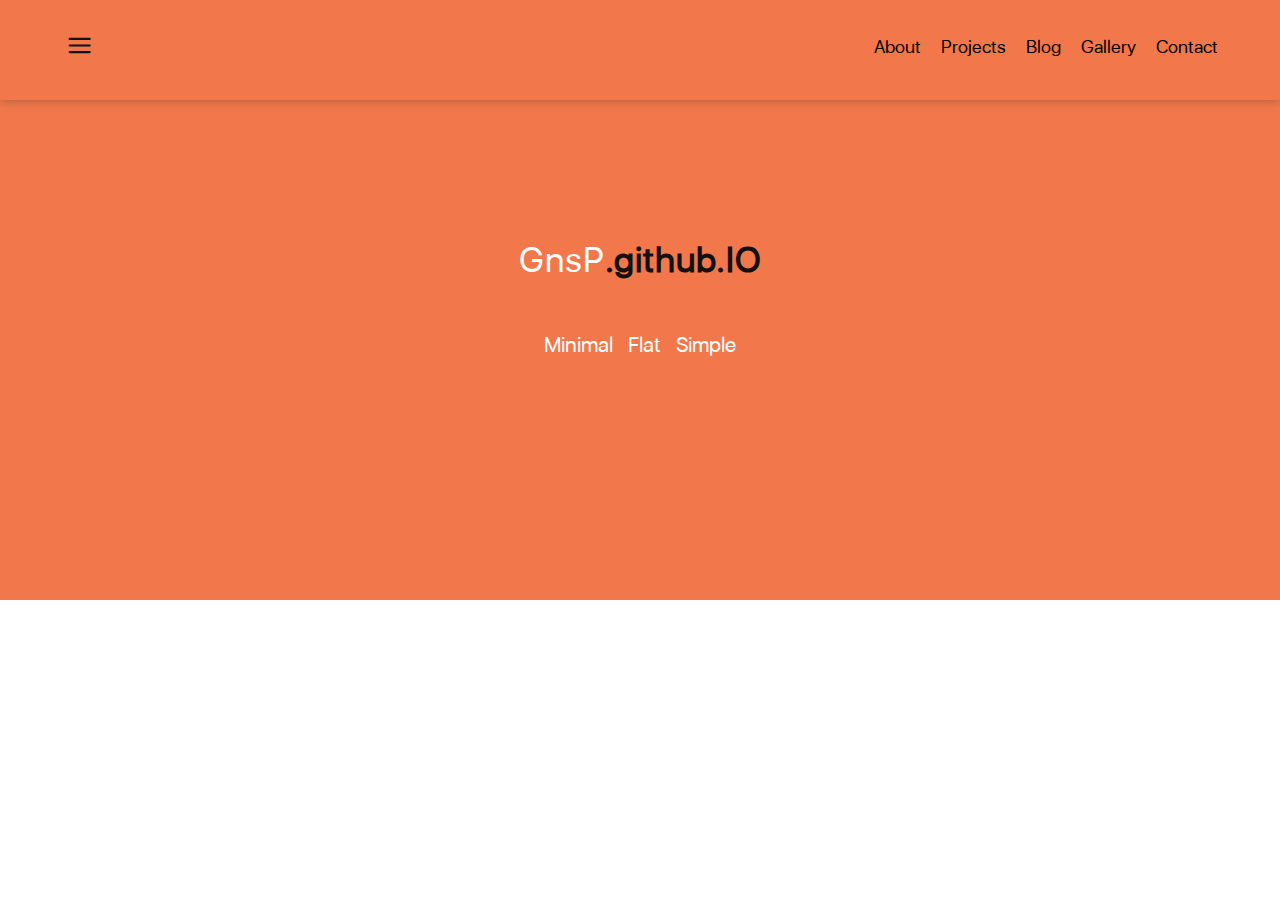
==== index.html @ 0930b566 "redesign flat started" ====
<!DOCTYPE html><html><head><title>Portfolio::GnsP</title><link rel="stylesheet" href="css/picnic.css"><link rel="stylesheet" href="css/grid.css"><link rel="stylesheet" href="css/font.css"><link rel="stylesheet" href="css/icons/style.css"><link rel="stylesheet" href="css/style.css"><script src="bower_components/jquery/dist/jquery.js"></script><script src="bower_components/angular-route/angular-route.js"></script><script src="bower_components/angular/angular.js"></script></head><body><div class="navbar"><div class="row lr-padded-50 shadow-heavy"><div class="col s6 valign-center ht-100"><h1><i class="icon_menu"></i></h1></div><div class="col s6 valign-center flex-right ht-100"><ul class="fr"><li><a href="#!">About</a></li><li><a href="#!">Projects</a></li><li><a href="#!">Blog</a></li><li><a href="#!">Gallery</a></li><li><a href="#!">Contact</a></li></ul></div></div><div class="vertical-spanner-100"></div><div class="row ht-80 lr-padded-50 centered-div"><h1><b style='font-weight:300;color:white'>GnsP</b>.github.IO</h1></div><div class="row ht-50 lr-padded-50 centered-div"> <h3><b style='font-weight:300;color:white'>Minimal &nbsp; Flat &nbsp; Simple</b></h3></div></div></body></html>
---- css/picnic.css ----
/*! normalize.css v3.0.1 | MIT License | git.io/normalize */
/**
 * 1. Set default font family to sans-serif.
 * 2. Prevent iOS text size adjust after orientation change, without disabling
 *    user zoom.
 */
html {
  font-family: sans-serif;
  /* 1 */
  -ms-text-size-adjust: 100%;
  /* 2 */
  -webkit-text-size-adjust: 100%;
  /* 2 */ }

/**
 * Remove default margin.
 */
body {
  margin: 0; }

/* HTML5 display definitions
   ========================================================================== */
/**
 * Correct `block` display not defined for any HTML5 element in IE 8/9.
 * Correct `block` display not defined for `details` or `summary` in IE 10/11 and Firefox.
 * Correct `block` display not defined for `main` in IE 11.
 */
article,
aside,
details,
figcaption,
figure,
footer,
header,
hgroup,
main,
nav,
section,
summary {
  display: block; }

/**
 * 1. Correct `inline-block` display not defined in IE 8/9.
 * 2. Normalize vertical alignment of `progress` in Chrome, Firefox, and Opera.
 */
audio,
canvas,
progress,
video {
  display: inline-block;
  /* 1 */
  vertical-align: baseline;
  /* 2 */ }

/**
 * Prevent modern browsers from displaying `audio` without controls.
 * Remove excess height in iOS 5 devices.
 */
audio:not([controls]) {
  display: none;
  height: 0; }

/**
 * Address `[hidden]` styling not present in IE 8/9/10.
 * Hide the `template` element in IE 8/9/11, Safari, and Firefox < 22.
 */
[hidden],
template {
  display: none; }

/* Links
   ========================================================================== */
/**
 * Remove the gray background color from active links in IE 10.
 */
a {
  background: transparent; }

/**
 * Improve readability when focused and also mouse hovered in all browsers.
 */
a:active,
a:hover {
  outline: 0; }

/* Text-level semantics
   ========================================================================== */
/**
 * Address styling not present in IE 8/9/10/11, Safari, and Chrome.
 */
abbr[title] {
  border-bottom: 1px dotted; }

/**
 * Address style set to `bolder` in Firefox 4+, Safari, and Chrome.
 */
b,
strong {
  font-weight: bold; }

/**
 * Address styling not present in Safari and Chrome.
 */
dfn {
  font-style: italic; }

/**
 * Address variable `h1` font-size and margin within `section` and `article`
 * contexts in Firefox 4+, Safari, and Chrome.
 */
h1 {
  font-size: 2em;
  margin: 0.67em 0; }

/**
 * Address styling not present in IE 8/9.
 */
mark {
  background: #ff0;
  color: #000; }

/**
 * Address inconsistent and variable font size in all browsers.
 */
small {
  font-size: 80%; }

/**
 * Prevent `sub` and `sup` affecting `line-height` in all browsers.
 */
sub,
sup {
  font-size: 75%;
  line-height: 0;
  position: relative;
  vertical-align: baseline; }

sup {
  top: -0.5em; }

sub {
  bottom: -0.25em; }

/* Embedded content
   ========================================================================== */
/**
 * Remove border when inside `a` element in IE 8/9/10.
 */
img {
  border: 0; }

/**
 * Correct overflow not hidden in IE 9/10/11.
 */
svg:not(:root) {
  overflow: hidden; }

/* Grouping content
   ========================================================================== */
/**
 * Address margin not present in IE 8/9 and Safari.
 */
figure {
  margin: 1em 40px; }

/**
 * Address differences between Firefox and other browsers.
 */
hr {
  -moz-box-sizing: content-box;
  box-sizing: content-box;
  height: 0; }

/**
 * Contain overflow in all browsers.
 */
pre {
  overflow: auto; }

/**
 * Address odd `em`-unit font size rendering in all browsers.
 */
code,
kbd,
pre,
samp {
  font-family: monospace, monospace;
  font-size: 1em; }

/* Forms
   ========================================================================== */
/**
 * Known limitation: by default, Chrome and Safari on OS X allow very limited
 * styling of `select`, unless a `border` property is set.
 */
/**
 * 1. Correct color not being inherited.
 *    Known issue: affects color of disabled elements.
 * 2. Correct font properties not being inherited.
 * 3. Address margins set differently in Firefox 4+, Safari, and Chrome.
 */
button,
input,
optgroup,
select,
textarea {
  color: inherit;
  /* 1 */
  font: inherit;
  /* 2 */
  margin: 0;
  /* 3 */ }

/**
 * Address `overflow` set to `hidden` in IE 8/9/10/11.
 */
button {
  overflow: visible; }

/**
 * Address inconsistent `text-transform` inheritance for `button` and `select`.
 * All other form control elements do not inherit `text-transform` values.
 * Correct `button` style inheritance in Firefox, IE 8/9/10/11, and Opera.
 * Correct `select` style inheritance in Firefox.
 */
button,
select {
  text-transform: none; }

/**
 * 1. Avoid the WebKit bug in Android 4.0.* where (2) destroys native `audio`
 *    and `video` controls.
 * 2. Correct inability to style clickable `input` types in iOS.
 * 3. Improve usability and consistency of cursor style between image-type
 *    `input` and others.
 */
button,
html input[type="button"],
input[type="reset"],
input[type="submit"] {
  -webkit-appearance: button;
  /* 2 */
  cursor: pointer;
  /* 3 */ }

/**
 * Re-set default cursor for disabled elements.
 */
button[disabled],
html input[disabled] {
  cursor: default; }

/**
 * Remove inner padding and border in Firefox 4+.
 */
button::-moz-focus-inner,
input::-moz-focus-inner {
  border: 0;
  padding: 0; }

/**
 * Address Firefox 4+ setting `line-height` on `input` using `!important` in
 * the UA stylesheet.
 */
input {
  line-height: normal; }

/**
 * It's recommended that you don't attempt to style these elements.
 * Firefox's implementation doesn't respect box-sizing, padding, or width.
 *
 * 1. Address box sizing set to `content-box` in IE 8/9/10.
 * 2. Remove excess padding in IE 8/9/10.
 */
input[type="checkbox"],
input[type="radio"] {
  box-sizing: border-box;
  /* 1 */
  padding: 0;
  /* 2 */ }

/**
 * Fix the cursor style for Chrome's increment/decrement buttons. For certain
 * `font-size` values of the `input`, it causes the cursor style of the
 * decrement button to change from `default` to `text`.
 */
input[type="number"]::-webkit-inner-spin-button,
input[type="number"]::-webkit-outer-spin-button {
  height: auto; }

/**
 * Remove inner padding and search cancel button in Safari and Chrome on OS X.
 * Safari (but not Chrome) clips the cancel button when the search input has
 * padding (and `textfield` appearance).
 */
input[type="search"]::-webkit-search-cancel-button,
input[type="search"]::-webkit-search-decoration {
  -webkit-appearance: none; }

/**
 * Define consistent border, margin, and padding.
 */
fieldset {
  border: 1px solid #c0c0c0;
  margin: 0 2px;
  padding: 0.35em 0.625em 0.75em; }

/**
 * 1. Correct `color` not being inherited in IE 8/9/10/11.
 * 2. Remove padding so people aren't caught out if they zero out fieldsets.
 */
legend {
  border: 0;
  /* 1 */
  padding: 0;
  /* 2 */ }

/**
 * Remove default vertical scrollbar in IE 8/9/10/11.
 */
textarea {
  overflow: auto; }

/**
 * Don't inherit the `font-weight` (applied by a rule above).
 * NOTE: the default cannot safely be changed in Chrome and Safari on OS X.
 */
optgroup {
  font-weight: bold; }

/* Tables
   ========================================================================== */
/**
 * Remove most spacing between table cells.
 */
table {
  border-collapse: collapse;
  border-spacing: 0; }

td,
th {
  padding: 0; }

* {
  box-sizing: inherit; }

html,
body {
  font-family: Arial, Helvetica, sans-serif;
  box-sizing: border-box;
  height: 100%; }

body {
  color: #111;
  font-size: 1.1em;
  line-height: 1.5;
  background: #fff; }

h1,
h2,
h3,
h4,
h5,
h6 {
  margin: 0;
  padding: 0.6em 0; }

li {
  margin: 0 0 0.3em; }

a {
  color: #0074d9;
  text-decoration: none;
  box-shadow: none;
  transition: all 0.3s; }

code {
  padding: 0.3em 0.6em;
  font-size: .8em;
  background: #f5f5f5; }

pre {
  text-align: left;
  padding: 0.3em 0.6em;
  background: #f5f5f5;
  border-radius: 0.2em; }
  pre code {
    padding: 0; }

blockquote {
  padding: 0 0 0 1em;
  margin: 0 0 0 .1em;
  box-shadow: inset 5px 0 rgba(17, 17, 17, 0.3); }

label {
  cursor: pointer; }

[class^="icon-"]:before,
[class*=" icon-"]:before {
  margin: 0 0.6em 0 0; }

i[class^="icon-"]:before,
i[class*=" icon-"]:before {
  margin: 0; }

.label, [data-tooltip]:after, button,
.button,
[type=submit], .dropimage {
  display: inline-block;
  text-align: center;
  margin: 0;
  padding: 0.3em 0.9em;
  vertical-align: middle;
  background: #0074d9;
  color: #fff;
  border: 0;
  border-radius: 0.2em;
  width: auto;
  -webkit-touch-callout: none;
  -webkit-user-select: none;
  -khtml-user-select: none;
  -moz-user-select: none;
  -ms-user-select: none;
  user-select: none; }
  .success.label, .success[data-tooltip]:after, button.success,
  .success.button,
  .success[type=submit], .success.dropimage {
    background: #2ecc40; }
  .warning.label, .warning[data-tooltip]:after, button.warning,
  .warning.button,
  .warning[type=submit], .warning.dropimage {
    background: #ff851b; }
  .error.label, .error[data-tooltip]:after, button.error,
  .error.button,
  .error[type=submit], .error.dropimage {
    background: #ff4136; }
  .pseudo.label, .pseudo[data-tooltip]:after, button.pseudo,
  .pseudo.button,
  .pseudo[type=submit], .pseudo.dropimage {
    background: transparent;
    color: #111; }

.label, [data-tooltip]:after {
  font-size: .6em;
  padding: .4em .6em;
  margin-left: 1em;
  line-height: 1; }

button,
.button,
[type=submit], .dropimage {
  margin: 0.3em 0;
  cursor: pointer;
  transition: all 0.3s;
  height: auto;
  box-shadow: 0 0 transparent inset; }
  button:hover,
  .button:hover,
  [type=submit]:hover, .dropimage:hover, button:focus,
  .button:focus,
  [type=submit]:focus, .dropimage:focus {
    box-shadow: inset 0 0 0 99em rgba(255, 255, 255, 0.2);
    border: 0; }
  button.pseudo:hover,
  .pseudo.button:hover,
  .pseudo[type=submit]:hover, .pseudo.dropimage:hover, button.pseudo:focus,
  .pseudo.button:focus,
  .pseudo[type=submit]:focus, .pseudo.dropimage:focus {
    box-shadow: inset 0 0 0 99em rgba(17, 17, 17, 0.1); }
  button.active,
  .active.button,
  .active[type=submit], .active.dropimage, button:active,
  .button:active,
  [type=submit]:active, .dropimage:active, button.pseudo:active,
  .pseudo.button:active,
  .pseudo[type=submit]:active, .pseudo.dropimage:active {
    box-shadow: inset 0 0 0 99em rgba(17, 17, 17, 0.2); }
  button[disabled],
  [disabled].button,
  [disabled][type=submit], [disabled].dropimage {
    cursor: default;
    box-shadow: none;
    background: #bbb; }

:checked + .toggle,
:checked + .toggle:hover {
  box-shadow: inset 0 0 0 99em rgba(17, 17, 17, 0.2); }

[type] + .toggle {
  padding: 0.3em 0.9em;
  margin-right: 0; }
  [type] + .toggle:after, [type] + .toggle:before {
    display: none; }

input,
textarea,
.select select {
  line-height: 1.5;
  margin: 0;
  height: 2.1em;
  padding: 0.3em 0.6em;
  border: 1px solid #ccc;
  background: #fff;
  border-radius: 0.2em;
  transition: all 0.3s;
  width: 100%; }
  input:focus,
  textarea:focus,
  .select select:focus {
    border: 1px solid #0074d9;
    outline: 0; }

textarea {
  height: auto; }

[type=file],
[type=color] {
  cursor: pointer; }

[type=file] {
  height: auto; }

select {
  background: #fff url([data-uri]) no-repeat scroll 95% center/10px 15px;
  background-position: calc(100% - 15px) center;
  border: 1px solid #ccc;
  border-radius: 0.2em;
  cursor: pointer;
  width: 100%;
  height: 2.1em;
  box-sizing: border-box;
  padding: 0.3em 0.45em;
  transition: all .3s;
  -moz-appearance: none;
  -webkit-appearance: none;
  appearance: none; }
  select::-ms-expand {
    display: none; }
  select:focus, select:active {
    border: 1px solid #0074d9;
    transition: outline 0s; }
  select:-moz-focusring {
    color: transparent;
    text-shadow: 0 0 0 #111; }
  select option {
    font-size: inherit;
    padding: 0.3em 0.45em; }

[type=radio], [type=checkbox] {
  opacity: 0;
  width: 0;
  position: absolute;
  display: inline-block; }
  [type=radio] + .checkable:hover:before, [type=checkbox] + .checkable:hover:before, [type=radio]:focus + .checkable:before, [type=checkbox]:focus + .checkable:before {
    border: 1px solid #0074d9; }
  [type=radio] + .checkable, [type=checkbox] + .checkable {
    position: relative;
    cursor: pointer;
    padding-left: 1.5em;
    margin-right: .6em; }
    [type=radio] + .checkable:before, [type=checkbox] + .checkable:before, [type=radio] + .checkable:after, [type=checkbox] + .checkable:after {
      content: '';
      position: absolute;
      display: inline-block;
      left: 0;
      top: 50%;
      transform: translateY(-50%);
      font-size: 1em;
      line-height: 1em;
      color: transparent;
      font-family: sans;
      text-align: center;
      box-sizing: border-box;
      width: 1em;
      height: 1em;
      border-radius: 50%;
      transition: all 0.3s; }
    [type=radio] + .checkable:before, [type=checkbox] + .checkable:before {
      border: 1px solid #aaa; }
  [type=radio]:checked + .checkable:after, [type=checkbox]:checked + .checkable:after {
    background: #555;
    transform: scale(0.5) translateY(-100%); }

[type=checkbox] + .checkable:before {
  border-radius: 0.2em; }
[type=checkbox] + .checkable:after {
  content: "✔";
  background: none;
  transform: scale(2) translateY(-25%); }
[type=checkbox]:checked + .checkable:after {
  color: #111;
  background: none;
  transform: translateY(-50%);
  transition: all 0.3s; }

table {
  text-align: left; }

td,
th {
  padding: 0.3em 2.4em 0.3em 0.6em; }

th {
  text-align: left;
  font-weight: 900;
  color: #fff;
  background-color: #0074d9; }

.success th {
  background-color: #2ecc40; }

.warning th {
  background-color: #ff851b; }

.error th {
  background-color: #ff4136; }

.dull th {
  background-color: #aaa; }

tr:nth-child(even) {
  background: rgba(0, 0, 0, 0.05); }

nav {
  position: fixed;
  top: 0;
  left: 0;
  right: 0;
  height: 3em;
  padding: 0;
  background: #fff;
  box-shadow: 0 0 0.2em rgba(17, 17, 17, 0.2);
  z-index: 10;
  transition: all .3s;
  transform-style: preserve-3d; }
  nav .brand,
  nav .menu,
  nav .burger {
    float: right;
    position: relative;
    top: 50%;
    transform: translateY(-50%); }
  nav .brand {
    font-weight: 700;
    float: left;
    padding: 0 0.6em;
    max-width: 50%;
    white-space: nowrap;
    color: #111; }
    nav .brand * {
      vertical-align: middle; }
  nav .logo {
    height: 2em;
    margin-right: .3em; }
  nav .select::after {
    height: calc(100% - 1px);
    padding: 0;
    line-height: 2.4em; }
  nav .menu > * {
    margin-right: 0.6em; }

.burger {
  display: none; }

@media all and (max-width: 60em) {
  nav .burger {
    display: inline-block;
    cursor: pointer;
    bottom: -1000em;
    margin: 0; }
  nav .menu,
  nav .show:checked ~ .burger {
    position: fixed;
    min-height: 100%;
    width: 0;
    overflow: hidden;
    top: 0;
    right: 0;
    bottom: -1000em;
    margin: 0;
    background: #fff;
    transition: all .3s ease;
    transform: none; }
  nav .show:checked ~ .burger {
    color: transparent;
    width: 100%;
    border-radius: 0;
    background: rgba(0, 0, 0, 0.2);
    transition: all .3s ease; }
  nav .show:checked ~ .menu {
    width: 70%;
    overflow: auto;
    transition: all .3s ease; }
  nav .menu > * {
    display: block;
    margin: 0.3em;
    text-align: left; }
  nav .menu > a {
    padding: 0.3em 0.9em; } }
.stack,
.stack .toggle {
  margin-top: 0;
  margin-bottom: 0;
  display: block;
  width: 100%;
  text-align: left;
  border-radius: 0; }

.stack:first-child,
.stack:first-child .toggle {
  border-top-left-radius: 0.2em;
  border-top-right-radius: 0.2em; }

.stack:last-child,
.stack:last-child .toggle {
  border-bottom-left-radius: 0.2em;
  border-bottom-right-radius: 0.2em; }

input.stack,
textarea.stack,
select.stack {
  transition: border-bottom 0 ease 0;
  border-bottom-width: 0; }
  input.stack:last-child,
  textarea.stack:last-child,
  select.stack:last-child {
    border-bottom-width: 1px; }
  input.stack:focus + input, input.stack:focus + textarea, input.stack:focus + select,
  textarea.stack:focus + input,
  textarea.stack:focus + textarea,
  textarea.stack:focus + select,
  select.stack:focus + input,
  select.stack:focus + textarea,
  select.stack:focus + select {
    border-top-color: #0074d9; }

.card, .modal .overlay ~ * {
  position: relative;
  box-shadow: 0;
  border-radius: 0.2em;
  border: 1px solid #ccc;
  overflow: hidden;
  text-align: left;
  background: #fff;
  margin-bottom: 0.6em;
  padding: 0;
  transition: all .3s ease; }
  .hidden.card, .modal .overlay ~ .hidden, :checked + .card, .modal .overlay ~ :checked + *, .modal .overlay:checked + * {
    font-size: 0;
    padding: 0;
    margin: 0;
    border: 0; }
  .card > *, .modal .overlay ~ * > * {
    max-width: 100%;
    display: block; }
    .card > *:last-child, .modal .overlay ~ * > *:last-child {
      margin-bottom: 0; }
  .card header, .modal .overlay ~ * header,
  .card section,
  .modal .overlay ~ * section,
  .card > p,
  .modal .overlay ~ * > p {
    padding: .6em .8em; }
  .card section, .modal .overlay ~ * section {
    padding: .6em .8em 0; }
  .card hr, .modal .overlay ~ * hr {
    border: none;
    height: 1px;
    background-color: #eee; }
  .card header, .modal .overlay ~ * header {
    font-weight: bold;
    position: relative;
    border-bottom: 1px solid #eee; }
    .card header h1, .modal .overlay ~ * header h1,
    .card header h2,
    .modal .overlay ~ * header h2,
    .card header h3,
    .modal .overlay ~ * header h3,
    .card header h4,
    .modal .overlay ~ * header h4,
    .card header h5,
    .modal .overlay ~ * header h5,
    .card header h6,
    .modal .overlay ~ * header h6 {
      padding: 0;
      margin: 0 2em 0 0;
      line-height: 1;
      display: inline-block;
      vertical-align: text-bottom; }
    .card header:last-child, .modal .overlay ~ * header:last-child {
      border-bottom: 0; }
  .card footer, .modal .overlay ~ * footer {
    padding: .8em; }
  .card p, .modal .overlay ~ * p {
    margin: 0.3em 0; }
    .card p:first-child, .modal .overlay ~ * p:first-child {
      margin-top: 0; }
    .card p:last-child, .modal .overlay ~ * p:last-child {
      margin-bottom: 0; }
  .card > p, .modal .overlay ~ * > p {
    margin: 0;
    padding-right: 2.5em; }
  .card .close, .modal .overlay ~ * .close {
    position: absolute;
    top: .4em;
    right: .3em;
    font-size: 1.2em;
    padding: 0 .5em;
    cursor: pointer;
    width: auto; }
    .card .close:hover, .modal .overlay ~ * .close:hover {
      color: #ff4136; }
  .card h1 + .close, .modal .overlay ~ * h1 + .close {
    margin: .2em; }
  .card h2 + .close, .modal .overlay ~ * h2 + .close {
    margin: .1em; }
  .card .dangerous, .modal .overlay ~ * .dangerous {
    background: #ff4136;
    float: right; }

.modal {
  text-align: center; }
  .modal > input {
    display: none; }
    .modal > input ~ * {
      opacity: 0;
      max-height: 0;
      overflow: hidden; }
  .modal .overlay {
    top: 0;
    left: 0;
    bottom: 0;
    right: 0;
    position: fixed;
    margin: 0;
    border-radius: 0;
    background: rgba(17, 17, 17, 0.6);
    transition: all 0.3s;
    z-index: 99; }
    .modal .overlay:before, .modal .overlay:after {
      display: none; }
    .modal .overlay ~ * {
      border: 0;
      position: fixed;
      top: 50%;
      left: 50%;
      transform: translateX(-50%) translateY(-50%) scale(0.2, 0.2);
      z-index: 100;
      transition: all 0.3s; }
  .modal > input:checked ~ * {
    display: block;
    opacity: 1;
    max-height: 10000px;
    transition: all 0.3s; }
  .modal > input:checked ~ .overlay ~ * {
    max-height: 90%;
    overflow: auto;
    -webkit-transform: translateX(-50%) translateY(-50%) scale(1, 1);
    transform: translateX(-50%) translateY(-50%) scale(1, 1); }

@media (max-width: 60em) {
  .modal .overlay ~ * {
    min-width: 90%; } }
.dropimage {
  position: relative;
  display: block;
  padding: 0;
  padding-bottom: 56.25%;
  overflow: hidden;
  cursor: pointer;
  border: 0;
  background-color: #ddd;
  background-size: cover;
  background-position: center center;
  background-image: url([data-uri]); }
  .dropimage input {
    left: 0;
    width: 100%;
    height: 100%;
    border: 0;
    margin: 0;
    padding: 0;
    opacity: 0;
    position: absolute; }

.tabs {
  position: relative;
  overflow: hidden; }
  .tabs > label img {
    float: left;
    margin-left: 0.6em; }
  .tabs > .row {
    width: calc(100% + 2 * .6em);
    display: table;
    table-layout: fixed;
    position: relative;
    padding-left: 0;
    transition: all .3s;
    border-spacing: 0;
    margin: 0; }
    .tabs > .row:before, .tabs > .row:after {
      display: none; }
    .tabs > .row > *,
    .tabs > .row img {
      display: table-cell;
      vertical-align: top;
      margin: 0;
      width: 100%; }
  .tabs > input {
    display: none; }
    .tabs > input + * {
      width: 100%; }
    .tabs > input + label {
      width: auto; }
  .two.tabs > .row {
    width: 200%;
    left: -100%; }
  .two.tabs > input:nth-of-type(1):checked ~ .row {
    margin-left: 100%; }
  .two.tabs > label img {
    width: 48%;
    margin: 4% 0 4% 4%; }
  .three.tabs > .row {
    width: 300%;
    left: -200%; }
  .three.tabs > input:nth-of-type(1):checked ~ .row {
    margin-left: 200%; }
  .three.tabs > input:nth-of-type(2):checked ~ .row {
    margin-left: 100%; }
  .three.tabs > label img {
    width: 30%;
    margin: 5% 0 5% 5%; }
  .four.tabs > .row {
    width: 400%;
    left: -300%; }
  .four.tabs > input:nth-of-type(1):checked ~ .row {
    margin-left: 300%; }
  .four.tabs > input:nth-of-type(2):checked ~ .row {
    margin-left: 200%; }
  .four.tabs > input:nth-of-type(3):checked ~ .row {
    margin-left: 100%; }
  .four.tabs > label img {
    width: 22%;
    margin: 4% 0 4% 4%; }
  .tabs > label:first-of-type img {
    margin-left: 0; }

[data-tooltip] {
  position: relative; }
  [data-tooltip]:after, [data-tooltip]:before {
    position: absolute;
    z-index: 10;
    opacity: 0;
    border-width: 0;
    height: 0;
    padding: 0;
    overflow: hidden;
    transition: opacity .6s ease, height 0s ease .6s;
    top: calc(100% - 6px);
    left: 0;
    margin-top: 12px; }
  [data-tooltip]:after {
    margin-left: 0;
    font-size: 0.8em;
    background: #111;
    content: attr(data-tooltip);
    white-space: nowrap; }
  [data-tooltip]:before {
    content: '';
    width: 0;
    height: 0;
    border-width: 0;
    border-style: solid;
    border-color: transparent transparent #111;
    margin-top: 0;
    left: 10px; }
  [data-tooltip]:hover:after, [data-tooltip]:focus:after, [data-tooltip]:hover:before, [data-tooltip]:focus:before {
    opacity: 1;
    border-width: 6px;
    height: auto; }
  [data-tooltip]:hover:after, [data-tooltip]:focus:after {
    padding: 0.45em 0.9em; }

.tooltip-top:after, .tooltip-top:before {
  top: auto;
  bottom: calc(100% - 6px);
  left: 0;
  margin-bottom: 12px; }
.tooltip-top:before {
  border-color: #111 transparent transparent;
  margin-bottom: 0;
  left: 10px; }

.tooltip-right:after, .tooltip-right:before {
  left: 100%;
  margin-left: 6px;
  margin-top: 0;
  top: 0; }
.tooltip-right:before {
  border-color: transparent #111 transparent transparent;
  margin-left: -6px;
  left: 100%;
  top: 7px; }

.tooltip-left:after, .tooltip-left:before {
  right: 100%;
  margin-right: 6px;
  left: auto;
  margin-top: 0;
  top: 0; }
.tooltip-left:before {
  border-color: transparent transparent transparent #111;
  margin-right: -6px;
  right: 100%;
  top: 7px; }
---- css/grid.css ----
/*** Global ***/
.container {
  margin: 0 auto;
  max-width: 1280px;
  width: 90%; }

@media only screen and (min-width: 601px) {
  .container {
    width: 85%; } }
@media only screen and (min-width: 993px) {
  .container {
    width: 70%; } }
.container .row {
  margin-left: -0.75rem;
  margin-right: -0.75rem; }

.section {
  padding-top: 1rem;
  padding-bottom: 1rem; }
  .section.no-pad {
    padding: 0; }
  .section.no-pad-bot {
    padding-bottom: 0; }
  .section.no-pad-top {
    padding-top: 0; }

.row {
  margin-left: auto;
  margin-right: auto;
  margin-bottom: 20px; }
  .row:after {
    content: "";
    display: table;
    clear: both; }
  .row .col {
    float: left;
    box-sizing: border-box;
    padding: 0 0.75rem; }
    .row .col[class*="push-"], .row .col[class*="pull-"] {
      position: relative; }
    .row .col.s1 {
      width: 8.33333%;
      margin-left: auto;
      left: auto;
      right: auto; }
    .row .col.s2 {
      width: 16.66667%;
      margin-left: auto;
      left: auto;
      right: auto; }
    .row .col.s3 {
      width: 25%;
      margin-left: auto;
      left: auto;
      right: auto; }
    .row .col.s4 {
      width: 33.33333%;
      margin-left: auto;
      left: auto;
      right: auto; }
    .row .col.s5 {
      width: 41.66667%;
      margin-left: auto;
      left: auto;
      right: auto; }
    .row .col.s6 {
      width: 50%;
      margin-left: auto;
      left: auto;
      right: auto; }
    .row .col.s7 {
      width: 58.33333%;
      margin-left: auto;
      left: auto;
      right: auto; }
    .row .col.s8 {
      width: 66.66667%;
      margin-left: auto;
      left: auto;
      right: auto; }
    .row .col.s9 {
      width: 75%;
      margin-left: auto;
      left: auto;
      right: auto; }
    .row .col.s10 {
      width: 83.33333%;
      margin-left: auto;
      left: auto;
      right: auto; }
    .row .col.s11 {
      width: 91.66667%;
      margin-left: auto;
      left: auto;
      right: auto; }
    .row .col.s12 {
      width: 100%;
      margin-left: auto;
      left: auto;
      right: auto; }
    .row .col.offset-s1 {
      margin-left: 8.33333%; }
    .row .col.pull-s1 {
      right: 8.33333%; }
    .row .col.push-s1 {
      left: 8.33333%; }
    .row .col.offset-s2 {
      margin-left: 16.66667%; }
    .row .col.pull-s2 {
      right: 16.66667%; }
    .row .col.push-s2 {
      left: 16.66667%; }
    .row .col.offset-s3 {
      margin-left: 25%; }
    .row .col.pull-s3 {
      right: 25%; }
    .row .col.push-s3 {
      left: 25%; }
    .row .col.offset-s4 {
      margin-left: 33.33333%; }
    .row .col.pull-s4 {
      right: 33.33333%; }
    .row .col.push-s4 {
      left: 33.33333%; }
    .row .col.offset-s5 {
      margin-left: 41.66667%; }
    .row .col.pull-s5 {
      right: 41.66667%; }
    .row .col.push-s5 {
      left: 41.66667%; }
    .row .col.offset-s6 {
      margin-left: 50%; }
    .row .col.pull-s6 {
      right: 50%; }
    .row .col.push-s6 {
      left: 50%; }
    .row .col.offset-s7 {
      margin-left: 58.33333%; }
    .row .col.pull-s7 {
      right: 58.33333%; }
    .row .col.push-s7 {
      left: 58.33333%; }
    .row .col.offset-s8 {
      margin-left: 66.66667%; }
    .row .col.pull-s8 {
      right: 66.66667%; }
    .row .col.push-s8 {
      left: 66.66667%; }
    .row .col.offset-s9 {
      margin-left: 75%; }
    .row .col.pull-s9 {
      right: 75%; }
    .row .col.push-s9 {
      left: 75%; }
    .row .col.offset-s10 {
      margin-left: 83.33333%; }
    .row .col.pull-s10 {
      right: 83.33333%; }
    .row .col.push-s10 {
      left: 83.33333%; }
    .row .col.offset-s11 {
      margin-left: 91.66667%; }
    .row .col.pull-s11 {
      right: 91.66667%; }
    .row .col.push-s11 {
      left: 91.66667%; }
    .row .col.offset-s12 {
      margin-left: 100%; }
    .row .col.pull-s12 {
      right: 100%; }
    .row .col.push-s12 {
      left: 100%; }
    @media only screen and (min-width: 601px) {
      .row .col.m1 {
        width: 8.33333%;
        margin-left: auto;
        left: auto;
        right: auto; }
      .row .col.m2 {
        width: 16.66667%;
        margin-left: auto;
        left: auto;
        right: auto; }
      .row .col.m3 {
        width: 25%;
        margin-left: auto;
        left: auto;
        right: auto; }
      .row .col.m4 {
        width: 33.33333%;
        margin-left: auto;
        left: auto;
        right: auto; }
      .row .col.m5 {
        width: 41.66667%;
        margin-left: auto;
        left: auto;
        right: auto; }
      .row .col.m6 {
        width: 50%;
        margin-left: auto;
        left: auto;
        right: auto; }
      .row .col.m7 {
        width: 58.33333%;
        margin-left: auto;
        left: auto;
        right: auto; }
      .row .col.m8 {
        width: 66.66667%;
        margin-left: auto;
        left: auto;
        right: auto; }
      .row .col.m9 {
        width: 75%;
        margin-left: auto;
        left: auto;
        right: auto; }
      .row .col.m10 {
        width: 83.33333%;
        margin-left: auto;
        left: auto;
        right: auto; }
      .row .col.m11 {
        width: 91.66667%;
        margin-left: auto;
        left: auto;
        right: auto; }
      .row .col.m12 {
        width: 100%;
        margin-left: auto;
        left: auto;
        right: auto; }
      .row .col.offset-m1 {
        margin-left: 8.33333%; }
      .row .col.pull-m1 {
        right: 8.33333%; }
      .row .col.push-m1 {
        left: 8.33333%; }
      .row .col.offset-m2 {
        margin-left: 16.66667%; }
      .row .col.pull-m2 {
        right: 16.66667%; }
      .row .col.push-m2 {
        left: 16.66667%; }
      .row .col.offset-m3 {
        margin-left: 25%; }
      .row .col.pull-m3 {
        right: 25%; }
      .row .col.push-m3 {
        left: 25%; }
      .row .col.offset-m4 {
        margin-left: 33.33333%; }
      .row .col.pull-m4 {
        right: 33.33333%; }
      .row .col.push-m4 {
        left: 33.33333%; }
      .row .col.offset-m5 {
        margin-left: 41.66667%; }
      .row .col.pull-m5 {
        right: 41.66667%; }
      .row .col.push-m5 {
        left: 41.66667%; }
      .row .col.offset-m6 {
        margin-left: 50%; }
      .row .col.pull-m6 {
        right: 50%; }
      .row .col.push-m6 {
        left: 50%; }
      .row .col.offset-m7 {
        margin-left: 58.33333%; }
      .row .col.pull-m7 {
        right: 58.33333%; }
      .row .col.push-m7 {
        left: 58.33333%; }
      .row .col.offset-m8 {
        margin-left: 66.66667%; }
      .row .col.pull-m8 {
        right: 66.66667%; }
      .row .col.push-m8 {
        left: 66.66667%; }
      .row .col.offset-m9 {
        margin-left: 75%; }
      .row .col.pull-m9 {
        right: 75%; }
      .row .col.push-m9 {
        left: 75%; }
      .row .col.offset-m10 {
        margin-left: 83.33333%; }
      .row .col.pull-m10 {
        right: 83.33333%; }
      .row .col.push-m10 {
        left: 83.33333%; }
      .row .col.offset-m11 {
        margin-left: 91.66667%; }
      .row .col.pull-m11 {
        right: 91.66667%; }
      .row .col.push-m11 {
        left: 91.66667%; }
      .row .col.offset-m12 {
        margin-left: 100%; }
      .row .col.pull-m12 {
        right: 100%; }
      .row .col.push-m12 {
        left: 100%; } }
    @media only screen and (min-width: 993px) {
      .row .col.l1 {
        width: 8.33333%;
        margin-left: auto;
        left: auto;
        right: auto; }
      .row .col.l2 {
        width: 16.66667%;
        margin-left: auto;
        left: auto;
        right: auto; }
      .row .col.l3 {
        width: 25%;
        margin-left: auto;
        left: auto;
        right: auto; }
      .row .col.l4 {
        width: 33.33333%;
        margin-left: auto;
        left: auto;
        right: auto; }
      .row .col.l5 {
        width: 41.66667%;
        margin-left: auto;
        left: auto;
        right: auto; }
      .row .col.l6 {
        width: 50%;
        margin-left: auto;
        left: auto;
        right: auto; }
      .row .col.l7 {
        width: 58.33333%;
        margin-left: auto;
        left: auto;
        right: auto; }
      .row .col.l8 {
        width: 66.66667%;
        margin-left: auto;
        left: auto;
        right: auto; }
      .row .col.l9 {
        width: 75%;
        margin-left: auto;
        left: auto;
        right: auto; }
      .row .col.l10 {
        width: 83.33333%;
        margin-left: auto;
        left: auto;
        right: auto; }
      .row .col.l11 {
        width: 91.66667%;
        margin-left: auto;
        left: auto;
        right: auto; }
      .row .col.l12 {
        width: 100%;
        margin-left: auto;
        left: auto;
        right: auto; }
      .row .col.offset-l1 {
        margin-left: 8.33333%; }
      .row .col.pull-l1 {
        right: 8.33333%; }
      .row .col.push-l1 {
        left: 8.33333%; }
      .row .col.offset-l2 {
        margin-left: 16.66667%; }
      .row .col.pull-l2 {
        right: 16.66667%; }
      .row .col.push-l2 {
        left: 16.66667%; }
      .row .col.offset-l3 {
        margin-left: 25%; }
      .row .col.pull-l3 {
        right: 25%; }
      .row .col.push-l3 {
        left: 25%; }
      .row .col.offset-l4 {
        margin-left: 33.33333%; }
      .row .col.pull-l4 {
        right: 33.33333%; }
      .row .col.push-l4 {
        left: 33.33333%; }
      .row .col.offset-l5 {
        margin-left: 41.66667%; }
      .row .col.pull-l5 {
        right: 41.66667%; }
      .row .col.push-l5 {
        left: 41.66667%; }
      .row .col.offset-l6 {
        margin-left: 50%; }
      .row .col.pull-l6 {
        right: 50%; }
      .row .col.push-l6 {
        left: 50%; }
      .row .col.offset-l7 {
        margin-left: 58.33333%; }
      .row .col.pull-l7 {
        right: 58.33333%; }
      .row .col.push-l7 {
        left: 58.33333%; }
      .row .col.offset-l8 {
        margin-left: 66.66667%; }
      .row .col.pull-l8 {
        right: 66.66667%; }
      .row .col.push-l8 {
        left: 66.66667%; }
      .row .col.offset-l9 {
        margin-left: 75%; }
      .row .col.pull-l9 {
        right: 75%; }
      .row .col.push-l9 {
        left: 75%; }
      .row .col.offset-l10 {
        margin-left: 83.33333%; }
      .row .col.pull-l10 {
        right: 83.33333%; }
      .row .col.push-l10 {
        left: 83.33333%; }
      .row .col.offset-l11 {
        margin-left: 91.66667%; }
      .row .col.pull-l11 {
        right: 91.66667%; }
      .row .col.push-l11 {
        left: 91.66667%; }
      .row .col.offset-l12 {
        margin-left: 100%; }
      .row .col.pull-l12 {
        right: 100%; }
      .row .col.push-l12 {
        left: 100%; } }
---- css/font.css ----
@font-face{
  font-family:'SFNS';
  font-style:  normal;
  font-weight: normal;
  src: url('SFNS.ttf') format('truetype');
}

body{
  font-family: 'SFNS', sans-serif;
}

::-webkit-scrollbar {
    width: 8px;
}
 
::-webkit-scrollbar-track {
    background: #999; 
}
 
::-webkit-scrollbar-thumb {
    background: #555;
}
---- css/icons/style.css ----
@font-face {
	font-family: 'ElegantIcons';
	src:url('fonts/ElegantIcons.eot');
	src:url('fonts/ElegantIcons.eot?#iefix') format('embedded-opentype'),
		url('fonts/ElegantIcons.woff') format('woff'),
		url('fonts/ElegantIcons.ttf') format('truetype'),
		url('fonts/ElegantIcons.svg#ElegantIcons') format('svg');
	font-weight: normal;
	font-style: normal;
}

/* Use the following CSS code if you want to use data attributes for inserting your icons */
[data-icon]:before {
	font-family: 'ElegantIcons';
	content: attr(data-icon);
	speak: none;
	font-weight: normal;
	font-variant: normal;
	text-transform: none;
	line-height: 1;
	-webkit-font-smoothing: antialiased;
	-moz-osx-font-smoothing: grayscale;
}

/* Use the following CSS code if you want to have a class per icon */
/*
Instead of a list of all class selectors,
you can use the generic selector below, but it's slower:
[class*="your-class-prefix"] {
*/
.arrow_up, .arrow_down, .arrow_left, .arrow_right, .arrow_left-up, .arrow_right-up, .arrow_right-down, .arrow_left-down, .arrow-up-down, .arrow_up-down_alt, .arrow_left-right_alt, .arrow_left-right, .arrow_expand_alt2, .arrow_expand_alt, .arrow_condense, .arrow_expand, .arrow_move, .arrow_carrot-up, .arrow_carrot-down, .arrow_carrot-left, .arrow_carrot-right, .arrow_carrot-2up, .arrow_carrot-2down, .arrow_carrot-2left, .arrow_carrot-2right, .arrow_carrot-up_alt2, .arrow_carrot-down_alt2, .arrow_carrot-left_alt2, .arrow_carrot-right_alt2, .arrow_carrot-2up_alt2, .arrow_carrot-2down_alt2, .arrow_carrot-2left_alt2, .arrow_carrot-2right_alt2, .arrow_triangle-up, .arrow_triangle-down, .arrow_triangle-left, .arrow_triangle-right, .arrow_triangle-up_alt2, .arrow_triangle-down_alt2, .arrow_triangle-left_alt2, .arrow_triangle-right_alt2, .arrow_back, .icon_minus-06, .icon_plus, .icon_close, .icon_check, .icon_minus_alt2, .icon_plus_alt2, .icon_close_alt2, .icon_check_alt2, .icon_zoom-out_alt, .icon_zoom-in_alt, .icon_search, .icon_box-empty, .icon_box-selected, .icon_minus-box, .icon_plus-box, .icon_box-checked, .icon_circle-empty, .icon_circle-slelected, .icon_stop_alt2, .icon_stop, .icon_pause_alt2, .icon_pause, .icon_menu, .icon_menu-square_alt2, .icon_menu-circle_alt2, .icon_ul, .icon_ol, .icon_adjust-horiz, .icon_adjust-vert, .icon_document_alt, .icon_documents_alt, .icon_pencil, .icon_pencil-edit_alt, .icon_pencil-edit, .icon_folder-alt, .icon_folder-open_alt, .icon_folder-add_alt, .icon_info_alt, .icon_error-oct_alt, .icon_error-circle_alt, .icon_error-triangle_alt, .icon_question_alt2, .icon_question, .icon_comment_alt, .icon_chat_alt, .icon_vol-mute_alt, .icon_volume-low_alt, .icon_volume-high_alt, .icon_quotations, .icon_quotations_alt2, .icon_clock_alt, .icon_lock_alt, .icon_lock-open_alt, .icon_key_alt, .icon_cloud_alt, .icon_cloud-upload_alt, .icon_cloud-download_alt, .icon_image, .icon_images, .icon_lightbulb_alt, .icon_gift_alt, .icon_house_alt, .icon_genius, .icon_mobile, .icon_tablet, .icon_laptop, .icon_desktop, .icon_camera_alt, .icon_mail_alt, .icon_cone_alt, .icon_ribbon_alt, .icon_bag_alt, .icon_creditcard, .icon_cart_alt, .icon_paperclip, .icon_tag_alt, .icon_tags_alt, .icon_trash_alt, .icon_cursor_alt, .icon_mic_alt, .icon_compass_alt, .icon_pin_alt, .icon_pushpin_alt, .icon_map_alt, .icon_drawer_alt, .icon_toolbox_alt, .icon_book_alt, .icon_calendar, .icon_film, .icon_table, .icon_contacts_alt, .icon_headphones, .icon_lifesaver, .icon_piechart, .icon_refresh, .icon_link_alt, .icon_link, .icon_loading, .icon_blocked, .icon_archive_alt, .icon_heart_alt, .icon_star_alt, .icon_star-half_alt, .icon_star, .icon_star-half, .icon_tools, .icon_tool, .icon_cog, .icon_cogs, .arrow_up_alt, .arrow_down_alt, .arrow_left_alt, .arrow_right_alt, .arrow_left-up_alt, .arrow_right-up_alt, .arrow_right-down_alt, .arrow_left-down_alt, .arrow_condense_alt, .arrow_expand_alt3, .arrow_carrot_up_alt, .arrow_carrot-down_alt, .arrow_carrot-left_alt, .arrow_carrot-right_alt, .arrow_carrot-2up_alt, .arrow_carrot-2dwnn_alt, .arrow_carrot-2left_alt, .arrow_carrot-2right_alt, .arrow_triangle-up_alt, .arrow_triangle-down_alt, .arrow_triangle-left_alt, .arrow_triangle-right_alt, .icon_minus_alt, .icon_plus_alt, .icon_close_alt, .icon_check_alt, .icon_zoom-out, .icon_zoom-in, .icon_stop_alt, .icon_menu-square_alt, .icon_menu-circle_alt, .icon_document, .icon_documents, .icon_pencil_alt, .icon_folder, .icon_folder-open, .icon_folder-add, .icon_folder_upload, .icon_folder_download, .icon_info, .icon_error-circle, .icon_error-oct, .icon_error-triangle, .icon_question_alt, .icon_comment, .icon_chat, .icon_vol-mute, .icon_volume-low, .icon_volume-high, .icon_quotations_alt, .icon_clock, .icon_lock, .icon_lock-open, .icon_key, .icon_cloud, .icon_cloud-upload, .icon_cloud-download, .icon_lightbulb, .icon_gift, .icon_house, .icon_camera, .icon_mail, .icon_cone, .icon_ribbon, .icon_bag, .icon_cart, .icon_tag, .icon_tags, .icon_trash, .icon_cursor, .icon_mic, .icon_compass, .icon_pin, .icon_pushpin, .icon_map, .icon_drawer, .icon_toolbox, .icon_book, .icon_contacts, .icon_archive, .icon_heart, .icon_profile, .icon_group, .icon_grid-2x2, .icon_grid-3x3, .icon_music, .icon_pause_alt, .icon_phone, .icon_upload, .icon_download, .social_facebook, .social_twitter, .social_pinterest, .social_googleplus, .social_tumblr, .social_tumbleupon, .social_wordpress, .social_instagram, .social_dribbble, .social_vimeo, .social_linkedin, .social_rss, .social_deviantart, .social_share, .social_myspace, .social_skype, .social_youtube, .social_picassa, .social_googledrive, .social_flickr, .social_blogger, .social_spotify, .social_delicious, .social_facebook_circle, .social_twitter_circle, .social_pinterest_circle, .social_googleplus_circle, .social_tumblr_circle, .social_stumbleupon_circle, .social_wordpress_circle, .social_instagram_circle, .social_dribbble_circle, .social_vimeo_circle, .social_linkedin_circle, .social_rss_circle, .social_deviantart_circle, .social_share_circle, .social_myspace_circle, .social_skype_circle, .social_youtube_circle, .social_picassa_circle, .social_googledrive_alt2, .social_flickr_circle, .social_blogger_circle, .social_spotify_circle, .social_delicious_circle, .social_facebook_square, .social_twitter_square, .social_pinterest_square, .social_googleplus_square, .social_tumblr_square, .social_stumbleupon_square, .social_wordpress_square, .social_instagram_square, .social_dribbble_square, .social_vimeo_square, .social_linkedin_square, .social_rss_square, .social_deviantart_square, .social_share_square, .social_myspace_square, .social_skype_square, .social_youtube_square, .social_picassa_square, .social_googledrive_square, .social_flickr_square, .social_blogger_square, .social_spotify_square, .social_delicious_square, .icon_printer, .icon_calulator, .icon_building, .icon_floppy, .icon_drive, .icon_search-2, .icon_id, .icon_id-2, .icon_puzzle, .icon_like, .icon_dislike, .icon_mug, .icon_currency, .icon_wallet, .icon_pens, .icon_easel, .icon_flowchart, .icon_datareport, .icon_briefcase, .icon_shield, .icon_percent, .icon_globe, .icon_globe-2, .icon_target, .icon_hourglass, .icon_balance, .icon_rook, .icon_printer-alt, .icon_calculator_alt, .icon_building_alt, .icon_floppy_alt, .icon_drive_alt, .icon_search_alt, .icon_id_alt, .icon_id-2_alt, .icon_puzzle_alt, .icon_like_alt, .icon_dislike_alt, .icon_mug_alt, .icon_currency_alt, .icon_wallet_alt, .icon_pens_alt, .icon_easel_alt, .icon_flowchart_alt, .icon_datareport_alt, .icon_briefcase_alt, .icon_shield_alt, .icon_percent_alt, .icon_globe_alt, .icon_clipboard {
	font-family: 'ElegantIcons';
	speak: none;
	font-style: normal;
	font-weight: normal;
	font-variant: normal;
	text-transform: none;
	line-height: 1;
	-webkit-font-smoothing: antialiased;
}
.arrow_up:before {
	content: "\21";
}
.arrow_down:before {
	content: "\22";
}
.arrow_left:before {
	content: "\23";
}
.arrow_right:before {
	content: "\24";
}
.arrow_left-up:before {
	content: "\25";
}
.arrow_right-up:before {
	content: "\26";
}
.arrow_right-down:before {
	content: "\27";
}
.arrow_left-down:before {
	content: "\28";
}
.arrow-up-down:before {
	content: "\29";
}
.arrow_up-down_alt:before {
	content: "\2a";
}
.arrow_left-right_alt:before {
	content: "\2b";
}
.arrow_left-right:before {
	content: "\2c";
}
.arrow_expand_alt2:before {
	content: "\2d";
}
.arrow_expand_alt:before {
	content: "\2e";
}
.arrow_condense:before {
	content: "\2f";
}
.arrow_expand:before {
	content: "\30";
}
.arrow_move:before {
	content: "\31";
}
.arrow_carrot-up:before {
	content: "\32";
}
.arrow_carrot-down:before {
	content: "\33";
}
.arrow_carrot-left:before {
	content: "\34";
}
.arrow_carrot-right:before {
	content: "\35";
}
.arrow_carrot-2up:before {
	content: "\36";
}
.arrow_carrot-2down:before {
	content: "\37";
}
.arrow_carrot-2left:before {
	content: "\38";
}
.arrow_carrot-2right:before {
	content: "\39";
}
.arrow_carrot-up_alt2:before {
	content: "\3a";
}
.arrow_carrot-down_alt2:before {
	content: "\3b";
}
.arrow_carrot-left_alt2:before {
	content: "\3c";
}
.arrow_carrot-right_alt2:before {
	content: "\3d";
}
.arrow_carrot-2up_alt2:before {
	content: "\3e";
}
.arrow_carrot-2down_alt2:before {
	content: "\3f";
}
.arrow_carrot-2left_alt2:before {
	content: "\40";
}
.arrow_carrot-2right_alt2:before {
	content: "\41";
}
.arrow_triangle-up:before {
	content: "\42";
}
.arrow_triangle-down:before {
	content: "\43";
}
.arrow_triangle-left:before {
	content: "\44";
}
.arrow_triangle-right:before {
	content: "\45";
}
.arrow_triangle-up_alt2:before {
	content: "\46";
}
.arrow_triangle-down_alt2:before {
	content: "\47";
}
.arrow_triangle-left_alt2:before {
	content: "\48";
}
.arrow_triangle-right_alt2:before {
	content: "\49";
}
.arrow_back:before {
	content: "\4a";
}
.icon_minus-06:before {
	content: "\4b";
}
.icon_plus:before {
	content: "\4c";
}
.icon_close:before {
	content: "\4d";
}
.icon_check:before {
	content: "\4e";
}
.icon_minus_alt2:before {
	content: "\4f";
}
.icon_plus_alt2:before {
	content: "\50";
}
.icon_close_alt2:before {
	content: "\51";
}
.icon_check_alt2:before {
	content: "\52";
}
.icon_zoom-out_alt:before {
	content: "\53";
}
.icon_zoom-in_alt:before {
	content: "\54";
}
.icon_search:before {
	content: "\55";
}
.icon_box-empty:before {
	content: "\56";
}
.icon_box-selected:before {
	content: "\57";
}
.icon_minus-box:before {
	content: "\58";
}
.icon_plus-box:before {
	content: "\59";
}
.icon_box-checked:before {
	content: "\5a";
}
.icon_circle-empty:before {
	content: "\5b";
}
.icon_circle-slelected:before {
	content: "\5c";
}
.icon_stop_alt2:before {
	content: "\5d";
}
.icon_stop:before {
	content: "\5e";
}
.icon_pause_alt2:before {
	content: "\5f";
}
.icon_pause:before {
	content: "\60";
}
.icon_menu:before {
	content: "\61";
}
.icon_menu-square_alt2:before {
	content: "\62";
}
.icon_menu-circle_alt2:before {
	content: "\63";
}
.icon_ul:before {
	content: "\64";
}
.icon_ol:before {
	content: "\65";
}
.icon_adjust-horiz:before {
	content: "\66";
}
.icon_adjust-vert:before {
	content: "\67";
}
.icon_document_alt:before {
	content: "\68";
}
.icon_documents_alt:before {
	content: "\69";
}
.icon_pencil:before {
	content: "\6a";
}
.icon_pencil-edit_alt:before {
	content: "\6b";
}
.icon_pencil-edit:before {
	content: "\6c";
}
.icon_folder-alt:before {
	content: "\6d";
}
.icon_folder-open_alt:before {
	content: "\6e";
}
.icon_folder-add_alt:before {
	content: "\6f";
}
.icon_info_alt:before {
	content: "\70";
}
.icon_error-oct_alt:before {
	content: "\71";
}
.icon_error-circle_alt:before {
	content: "\72";
}
.icon_error-triangle_alt:before {
	content: "\73";
}
.icon_question_alt2:before {
	content: "\74";
}
.icon_question:before {
	content: "\75";
}
.icon_comment_alt:before {
	content: "\76";
}
.icon_chat_alt:before {
	content: "\77";
}
.icon_vol-mute_alt:before {
	content: "\78";
}
.icon_volume-low_alt:before {
	content: "\79";
}
.icon_volume-high_alt:before {
	content: "\7a";
}
.icon_quotations:before {
	content: "\7b";
}
.icon_quotations_alt2:before {
	content: "\7c";
}
.icon_clock_alt:before {
	content: "\7d";
}
.icon_lock_alt:before {
	content: "\7e";
}
.icon_lock-open_alt:before {
	content: "\e000";
}
.icon_key_alt:before {
	content: "\e001";
}
.icon_cloud_alt:before {
	content: "\e002";
}
.icon_cloud-upload_alt:before {
	content: "\e003";
}
.icon_cloud-download_alt:before {
	content: "\e004";
}
.icon_image:before {
	content: "\e005";
}
.icon_images:before {
	content: "\e006";
}
.icon_lightbulb_alt:before {
	content: "\e007";
}
.icon_gift_alt:before {
	content: "\e008";
}
.icon_house_alt:before {
	content: "\e009";
}
.icon_genius:before {
	content: "\e00a";
}
.icon_mobile:before {
	content: "\e00b";
}
.icon_tablet:before {
	content: "\e00c";
}
.icon_laptop:before {
	content: "\e00d";
}
.icon_desktop:before {
	content: "\e00e";
}
.icon_camera_alt:before {
	content: "\e00f";
}
.icon_mail_alt:before {
	content: "\e010";
}
.icon_cone_alt:before {
	content: "\e011";
}
.icon_ribbon_alt:before {
	content: "\e012";
}
.icon_bag_alt:before {
	content: "\e013";
}
.icon_creditcard:before {
	content: "\e014";
}
.icon_cart_alt:before {
	content: "\e015";
}
.icon_paperclip:before {
	content: "\e016";
}
.icon_tag_alt:before {
	content: "\e017";
}
.icon_tags_alt:before {
	content: "\e018";
}
.icon_trash_alt:before {
	content: "\e019";
}
.icon_cursor_alt:before {
	content: "\e01a";
}
.icon_mic_alt:before {
	content: "\e01b";
}
.icon_compass_alt:before {
	content: "\e01c";
}
.icon_pin_alt:before {
	content: "\e01d";
}
.icon_pushpin_alt:before {
	content: "\e01e";
}
.icon_map_alt:before {
	content: "\e01f";
}
.icon_drawer_alt:before {
	content: "\e020";
}
.icon_toolbox_alt:before {
	content: "\e021";
}
.icon_book_alt:before {
	content: "\e022";
}
.icon_calendar:before {
	content: "\e023";
}
.icon_film:before {
	content: "\e024";
}
.icon_table:before {
	content: "\e025";
}
.icon_contacts_alt:before {
	content: "\e026";
}
.icon_headphones:before {
	content: "\e027";
}
.icon_lifesaver:before {
	content: "\e028";
}
.icon_piechart:before {
	content: "\e029";
}
.icon_refresh:before {
	content: "\e02a";
}
.icon_link_alt:before {
	content: "\e02b";
}
.icon_link:before {
	content: "\e02c";
}
.icon_loading:before {
	content: "\e02d";
}
.icon_blocked:before {
	content: "\e02e";
}
.icon_archive_alt:before {
	content: "\e02f";
}
.icon_heart_alt:before {
	content: "\e030";
}
.icon_star_alt:before {
	content: "\e031";
}
.icon_star-half_alt:before {
	content: "\e032";
}
.icon_star:before {
	content: "\e033";
}
.icon_star-half:before {
	content: "\e034";
}
.icon_tools:before {
	content: "\e035";
}
.icon_tool:before {
	content: "\e036";
}
.icon_cog:before {
	content: "\e037";
}
.icon_cogs:before {
	content: "\e038";
}
.arrow_up_alt:before {
	content: "\e039";
}
.arrow_down_alt:before {
	content: "\e03a";
}
.arrow_left_alt:before {
	content: "\e03b";
}
.arrow_right_alt:before {
	content: "\e03c";
}
.arrow_left-up_alt:before {
	content: "\e03d";
}
.arrow_right-up_alt:before {
	content: "\e03e";
}
.arrow_right-down_alt:before {
	content: "\e03f";
}
.arrow_left-down_alt:before {
	content: "\e040";
}
.arrow_condense_alt:before {
	content: "\e041";
}
.arrow_expand_alt3:before {
	content: "\e042";
}
.arrow_carrot_up_alt:before {
	content: "\e043";
}
.arrow_carrot-down_alt:before {
	content: "\e044";
}
.arrow_carrot-left_alt:before {
	content: "\e045";
}
.arrow_carrot-right_alt:before {
	content: "\e046";
}
.arrow_carrot-2up_alt:before {
	content: "\e047";
}
.arrow_carrot-2dwnn_alt:before {
	content: "\e048";
}
.arrow_carrot-2left_alt:before {
	content: "\e049";
}
.arrow_carrot-2right_alt:before {
	content: "\e04a";
}
.arrow_triangle-up_alt:before {
	content: "\e04b";
}
.arrow_triangle-down_alt:before {
	content: "\e04c";
}
.arrow_triangle-left_alt:before {
	content: "\e04d";
}
.arrow_triangle-right_alt:before {
	content: "\e04e";
}
.icon_minus_alt:before {
	content: "\e04f";
}
.icon_plus_alt:before {
	content: "\e050";
}
.icon_close_alt:before {
	content: "\e051";
}
.icon_check_alt:before {
	content: "\e052";
}
.icon_zoom-out:before {
	content: "\e053";
}
.icon_zoom-in:before {
	content: "\e054";
}
.icon_stop_alt:before {
	content: "\e055";
}
.icon_menu-square_alt:before {
	content: "\e056";
}
.icon_menu-circle_alt:before {
	content: "\e057";
}
.icon_document:before {
	content: "\e058";
}
.icon_documents:before {
	content: "\e059";
}
.icon_pencil_alt:before {
	content: "\e05a";
}
.icon_folder:before {
	content: "\e05b";
}
.icon_folder-open:before {
	content: "\e05c";
}
.icon_folder-add:before {
	content: "\e05d";
}
.icon_folder_upload:before {
	content: "\e05e";
}
.icon_folder_download:before {
	content: "\e05f";
}
.icon_info:before {
	content: "\e060";
}
.icon_error-circle:before {
	content: "\e061";
}
.icon_error-oct:before {
	content: "\e062";
}
.icon_error-triangle:before {
	content: "\e063";
}
.icon_question_alt:before {
	content: "\e064";
}
.icon_comment:before {
	content: "\e065";
}
.icon_chat:before {
	content: "\e066";
}
.icon_vol-mute:before {
	content: "\e067";
}
.icon_volume-low:before {
	content: "\e068";
}
.icon_volume-high:before {
	content: "\e069";
}
.icon_quotations_alt:before {
	content: "\e06a";
}
.icon_clock:before {
	content: "\e06b";
}
.icon_lock:before {
	content: "\e06c";
}
.icon_lock-open:before {
	content: "\e06d";
}
.icon_key:before {
	content: "\e06e";
}
.icon_cloud:before {
	content: "\e06f";
}
.icon_cloud-upload:before {
	content: "\e070";
}
.icon_cloud-download:before {
	content: "\e071";
}
.icon_lightbulb:before {
	content: "\e072";
}
.icon_gift:before {
	content: "\e073";
}
.icon_house:before {
	content: "\e074";
}
.icon_camera:before {
	content: "\e075";
}
.icon_mail:before {
	content: "\e076";
}
.icon_cone:before {
	content: "\e077";
}
.icon_ribbon:before {
	content: "\e078";
}
.icon_bag:before {
	content: "\e079";
}
.icon_cart:before {
	content: "\e07a";
}
.icon_tag:before {
	content: "\e07b";
}
.icon_tags:before {
	content: "\e07c";
}
.icon_trash:before {
	content: "\e07d";
}
.icon_cursor:before {
	content: "\e07e";
}
.icon_mic:before {
	content: "\e07f";
}
.icon_compass:before {
	content: "\e080";
}
.icon_pin:before {
	content: "\e081";
}
.icon_pushpin:before {
	content: "\e082";
}
.icon_map:before {
	content: "\e083";
}
.icon_drawer:before {
	content: "\e084";
}
.icon_toolbox:before {
	content: "\e085";
}
.icon_book:before {
	content: "\e086";
}
.icon_contacts:before {
	content: "\e087";
}
.icon_archive:before {
	content: "\e088";
}
.icon_heart:before {
	content: "\e089";
}
.icon_profile:before {
	content: "\e08a";
}
.icon_group:before {
	content: "\e08b";
}
.icon_grid-2x2:before {
	content: "\e08c";
}
.icon_grid-3x3:before {
	content: "\e08d";
}
.icon_music:before {
	content: "\e08e";
}
.icon_pause_alt:before {
	content: "\e08f";
}
.icon_phone:before {
	content: "\e090";
}
.icon_upload:before {
	content: "\e091";
}
.icon_download:before {
	content: "\e092";
}
.social_facebook:before {
	content: "\e093";
}
.social_twitter:before {
	content: "\e094";
}
.social_pinterest:before {
	content: "\e095";
}
.social_googleplus:before {
	content: "\e096";
}
.social_tumblr:before {
	content: "\e097";
}
.social_tumbleupon:before {
	content: "\e098";
}
.social_wordpress:before {
	content: "\e099";
}
.social_instagram:before {
	content: "\e09a";
}
.social_dribbble:before {
	content: "\e09b";
}
.social_vimeo:before {
	content: "\e09c";
}
.social_linkedin:before {
	content: "\e09d";
}
.social_rss:before {
	content: "\e09e";
}
.social_deviantart:before {
	content: "\e09f";
}
.social_share:before {
	content: "\e0a0";
}
.social_myspace:before {
	content: "\e0a1";
}
.social_skype:before {
	content: "\e0a2";
}
.social_youtube:before {
	content: "\e0a3";
}
.social_picassa:before {
	content: "\e0a4";
}
.social_googledrive:before {
	content: "\e0a5";
}
.social_flickr:before {
	content: "\e0a6";
}
.social_blogger:before {
	content: "\e0a7";
}
.social_spotify:before {
	content: "\e0a8";
}
.social_delicious:before {
	content: "\e0a9";
}
.social_facebook_circle:before {
	content: "\e0aa";
}
.social_twitter_circle:before {
	content: "\e0ab";
}
.social_pinterest_circle:before {
	content: "\e0ac";
}
.social_googleplus_circle:before {
	content: "\e0ad";
}
.social_tumblr_circle:before {
	content: "\e0ae";
}
.social_stumbleupon_circle:before {
	content: "\e0af";
}
.social_wordpress_circle:before {
	content: "\e0b0";
}
.social_instagram_circle:before {
	content: "\e0b1";
}
.social_dribbble_circle:before {
	content: "\e0b2";
}
.social_vimeo_circle:before {
	content: "\e0b3";
}
.social_linkedin_circle:before {
	content: "\e0b4";
}
.social_rss_circle:before {
	content: "\e0b5";
}
.social_deviantart_circle:before {
	content: "\e0b6";
}
.social_share_circle:before {
	content: "\e0b7";
}
.social_myspace_circle:before {
	content: "\e0b8";
}
.social_skype_circle:before {
	content: "\e0b9";
}
.social_youtube_circle:before {
	content: "\e0ba";
}
.social_picassa_circle:before {
	content: "\e0bb";
}
.social_googledrive_alt2:before {
	content: "\e0bc";
}
.social_flickr_circle:before {
	content: "\e0bd";
}
.social_blogger_circle:before {
	content: "\e0be";
}
.social_spotify_circle:before {
	content: "\e0bf";
}
.social_delicious_circle:before {
	content: "\e0c0";
}
.social_facebook_square:before {
	content: "\e0c1";
}
.social_twitter_square:before {
	content: "\e0c2";
}
.social_pinterest_square:before {
	content: "\e0c3";
}
.social_googleplus_square:before {
	content: "\e0c4";
}
.social_tumblr_square:before {
	content: "\e0c5";
}
.social_stumbleupon_square:before {
	content: "\e0c6";
}
.social_wordpress_square:before {
	content: "\e0c7";
}
.social_instagram_square:before {
	content: "\e0c8";
}
.social_dribbble_square:before {
	content: "\e0c9";
}
.social_vimeo_square:before {
	content: "\e0ca";
}
.social_linkedin_square:before {
	content: "\e0cb";
}
.social_rss_square:before {
	content: "\e0cc";
}
.social_deviantart_square:before {
	content: "\e0cd";
}
.social_share_square:before {
	content: "\e0ce";
}
.social_myspace_square:before {
	content: "\e0cf";
}
.social_skype_square:before {
	content: "\e0d0";
}
.social_youtube_square:before {
	content: "\e0d1";
}
.social_picassa_square:before {
	content: "\e0d2";
}
.social_googledrive_square:before {
	content: "\e0d3";
}
.social_flickr_square:before {
	content: "\e0d4";
}
.social_blogger_square:before {
	content: "\e0d5";
}
.social_spotify_square:before {
	content: "\e0d6";
}
.social_delicious_square:before {
	content: "\e0d7";
}
.icon_printer:before {
	content: "\e103";
}
.icon_calulator:before {
	content: "\e0ee";
}
.icon_building:before {
	content: "\e0ef";
}
.icon_floppy:before {
	content: "\e0e8";
}
.icon_drive:before {
	content: "\e0ea";
}
.icon_search-2:before {
	content: "\e101";
}
.icon_id:before {
	content: "\e107";
}
.icon_id-2:before {
	content: "\e108";
}
.icon_puzzle:before {
	content: "\e102";
}
.icon_like:before {
	content: "\e106";
}
.icon_dislike:before {
	content: "\e0eb";
}
.icon_mug:before {
	content: "\e105";
}
.icon_currency:before {
	content: "\e0ed";
}
.icon_wallet:before {
	content: "\e100";
}
.icon_pens:before {
	content: "\e104";
}
.icon_easel:before {
	content: "\e0e9";
}
.icon_flowchart:before {
	content: "\e109";
}
.icon_datareport:before {
	content: "\e0ec";
}
.icon_briefcase:before {
	content: "\e0fe";
}
.icon_shield:before {
	content: "\e0f6";
}
.icon_percent:before {
	content: "\e0fb";
}
.icon_globe:before {
	content: "\e0e2";
}
.icon_globe-2:before {
	content: "\e0e3";
}
.icon_target:before {
	content: "\e0f5";
}
.icon_hourglass:before {
	content: "\e0e1";
}
.icon_balance:before {
	content: "\e0ff";
}
.icon_rook:before {
	content: "\e0f8";
}
.icon_printer-alt:before {
	content: "\e0fa";
}
.icon_calculator_alt:before {
	content: "\e0e7";
}
.icon_building_alt:before {
	content: "\e0fd";
}
.icon_floppy_alt:before {
	content: "\e0e4";
}
.icon_drive_alt:before {
	content: "\e0e5";
}
.icon_search_alt:before {
	content: "\e0f7";
}
.icon_id_alt:before {
	content: "\e0e0";
}
.icon_id-2_alt:before {
	content: "\e0fc";
}
.icon_puzzle_alt:before {
	content: "\e0f9";
}
.icon_like_alt:before {
	content: "\e0dd";
}
.icon_dislike_alt:before {
	content: "\e0f1";
}
.icon_mug_alt:before {
	content: "\e0dc";
}
.icon_currency_alt:before {
	content: "\e0f3";
}
.icon_wallet_alt:before {
	content: "\e0d8";
}
.icon_pens_alt:before {
	content: "\e0db";
}
.icon_easel_alt:before {
	content: "\e0f0";
}
.icon_flowchart_alt:before {
	content: "\e0df";
}
.icon_datareport_alt:before {
	content: "\e0f2";
}
.icon_briefcase_alt:before {
	content: "\e0f4";
}
.icon_shield_alt:before {
	content: "\e0d9";
}
.icon_percent_alt:before {
	content: "\e0da";
}
.icon_globe_alt:before {
	content: "\e0de";
}
.icon_clipboard:before {
	content: "\e0e6";
}


	.glyph {
		float: left;
		text-align: center;
		padding: .75em;
		margin: .4em 1.5em .75em 0;
		width: 6em;
text-shadow: none;
	}
        .glyph_big {
        font-size: 128px;
        color: #59c5dc;
        float: left;
        margin-right: 20px;
        }

        .glyph div { padding-bottom: 10px;}

	.glyph input {
		font-family: consolas, monospace;
		font-size: 12px;
		width: 100%;
		text-align: center;
		border: 0;
		box-shadow: 0 0 0 1px #ccc;
		padding: .2em;
                -moz-border-radius: 5px;
                -webkit-border-radius: 5px;
	}
	.centered {
		margin-left: auto;
		margin-right: auto;
	}
	.glyph .fs1 {
		font-size: 2em;
	}
---- css/style.css ----
body {
  min-height: 100vh;
  height: 100%;
  min-width: 1200px;
  padding: 0;
  margin: 0;
  font-family: "SFNS", sans-serif; }

hr {
  border-top: 1px black solid;
  border-bottom: 0px black solid; }

h5 {
  line-height: 1; }

h1 {
  letter-spacing: 1px; }

.fill {
  position: absolute;
  top: 0;
  left: 0;
  right: 0;
  bottom: 0; }

.content {
  position: relative;
  width: 100%; }

.valign-center {
  display: flex;
  align-items: center;
  justify-content: space-between; }

.centered-text {
  position: relative;
  width: 100%;
  text-align: center; }

.lr-padded-50 {
  padding-left: 50px !important;
  padding-right: 50px !important; }

.lr-padded-20 {
  padding-left: 20px !important;
  padding-right: 20px !important; }

.padded-50 {
  padding: 50px !important; }

.padded-30 {
  padding: 30px !important; }

.padded-20 {
  padding: 20px !important; }

.rounded-corner {
  border-radius: 7px; }

.debug {
  border: 1px red solid; }

.shadow-heavy {
  box-shadow: 0px 0px 10px #000; }

.large-paragraph {
  line-height: 1.7; }

.vertical-spanner {
  position: relative;
  display: block;
  height: 200px; }

.vertical-spanner-100 {
  position: relative;
  display: block;
  height: 100px; }

.centered-div {
  position: relative;
  width: 100%;
  display: flex;
  align-items: center;
  justify-content: center; }

.ht-50 {
  height: 50px; }

.ht-80 {
  height: 80px; }

.ht-100 {
  height: 100px; }

a.white-link {
  text-decoration: none;
  color: white; }
  a.white-link:hover {
    color: #e74c3c; }

.white-circle {
  position: relative;
  width: 100px;
  height: 100px;
  display: block;
  margin-top: 20px;
  margin-bottom: 20px;
  background: #fff;
  border-radius: 50%;
  border: 1px #777 solid; }

.shadow-heavy {
  box-shadow: 0px 0px 10px rgba(50, 50, 50, 0.4); }

.heading-bar {
  width: 100%;
  padding: 10px;
  padding-left: 30px;
  background: #006064;
  color: white; }

.fl {
  float: left; }

.fr {
  float: right; }

.flex-right {
  display: flex;
  justify-content: flex-end; }

.navbar {
  position: relative;
  width: 100%;
  height: 600px;
  background-color: #F2784B; }
  .navbar ul li {
    display: inline-block; }
    .navbar ul li a {
      color: black;
      text-decoration: none;
      margin-left: 20px;
      padding-bottom: 10px; }
      .navbar ul li a:hover, .navbar ul li a:focus {
        color: #555;
        border-bottom: 5px white solid; }
    .navbar ul li img {
      max-height: 40px; }

.brand-name {
  display: flex;
  align-items: center;
  margin: 0;
  padding: 0; }
  .brand-name li a {
    margin-right: 0px; }

.hul-text {
  max-height: 20px; }

.hero-image {
  position: relative;
  width: 100%;
  height: 400px;
  background-image: url("images/bg_0.jpg");
  background-position: bottom center;
  background-attachment: fixed;
  background-size: 100%; }

#hul-text {
  height: 20px; }

.vert-menu {
  margin-bottom: 50px; }
  .vert-menu ul {
    margin: 0;
    border: 1px #777 solid;
    border-radius: 5px; }
    .vert-menu ul li {
      margin: 0;
      display: block;
      padding: 10px;
      padding-left: 30px;
      padding-right: 30px;
      border-bottom: 1px #777 solid; }
      .vert-menu ul li a {
        color: #006064;
        text-decoration: none; }
      .vert-menu ul li:hover, .vert-menu ul li:focus {
        background: #006064; }
        .vert-menu ul li:hover a, .vert-menu ul li:focus a {
          color: white; }
      .vert-menu ul li:last-child {
        border-bottom: 0px #777 solid; }

ul.navbar-links {
  width: 100%;
  display: flex;
  justify-content: flex-end; }
  ul.navbar-links li {
    display: inline-block;
    padding: 5px; }
    ul.navbar-links li a {
      margin-left: 30px; }

ul.tabbar-links {
  width: 100%;
  display: flex;
  justify-content: space-around; }

img.profile-pic {
  border: 2px #777 solid; }

table.profile-data-table tr td {
  padding-right: 50px; }
table.profile-data-table tr td:first-child {
  width: 20%;
  text-align: right;
  padding-right: 30px; }

.treeview {
  width: 100%;
  padding-left: 30px; }

#errorMessageDiv {
  postion: fixed;
  top: 0;
  left: 0;
  width: 100%; }
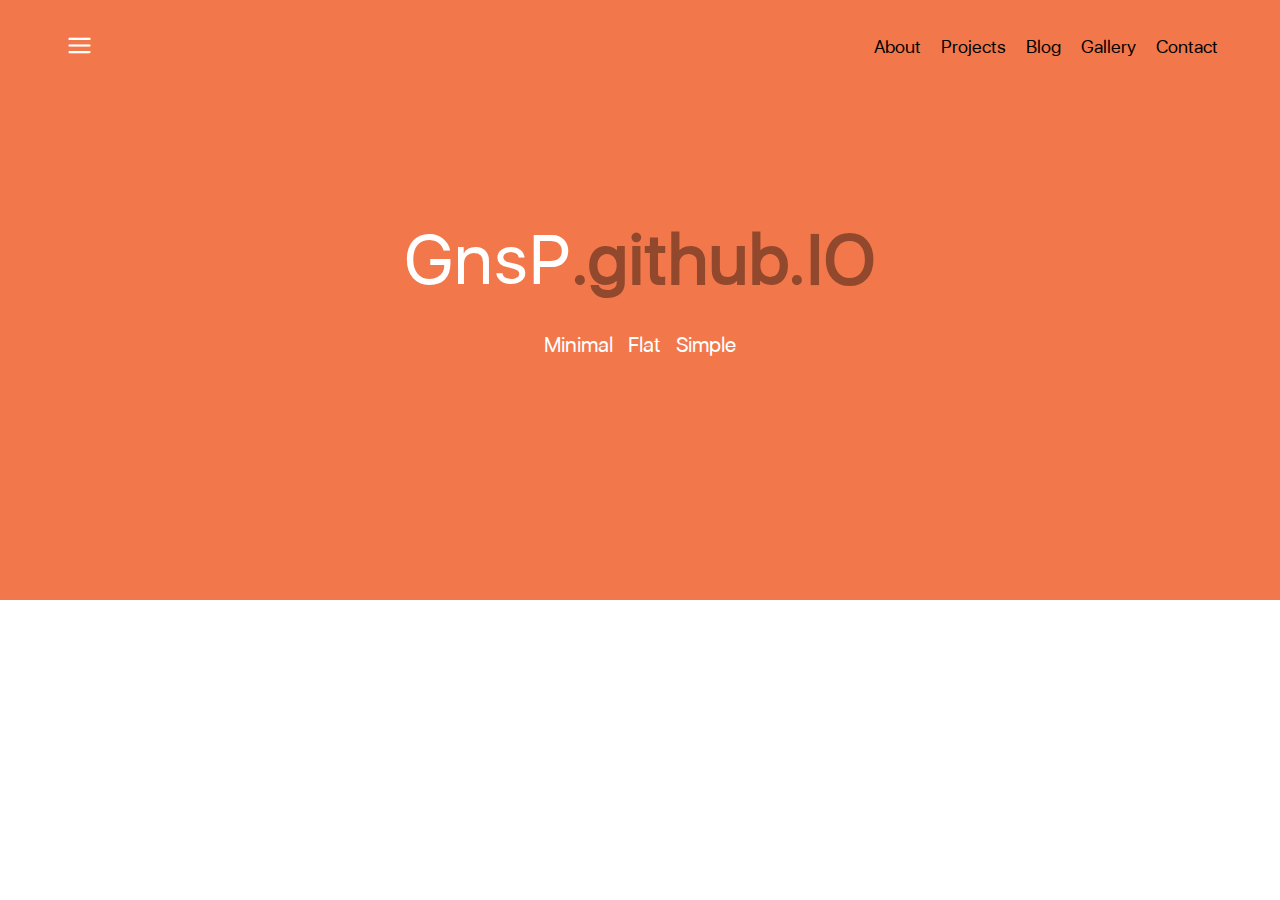
==== commit 476ee7db: "redesign going on" ====
--- a/index.html
+++ b/index.html
@@ -1 +1 @@
-<!DOCTYPE html><html><head><title>Portfolio::GnsP</title><link rel="stylesheet" href="css/picnic.css"><link rel="stylesheet" href="css/grid.css"><link rel="stylesheet" href="css/font.css"><link rel="stylesheet" href="css/icons/style.css"><link rel="stylesheet" href="css/style.css"><script src="bower_components/jquery/dist/jquery.js"></script><script src="bower_components/angular-route/angular-route.js"></script><script src="bower_components/angular/angular.js"></script></head><body><div class="navbar"><div class="row lr-padded-50 shadow-heavy"><div class="col s6 valign-center ht-100"><h1><i class="icon_menu"></i></h1></div><div class="col s6 valign-center flex-right ht-100"><ul class="fr"><li><a href="#!">About</a></li><li><a href="#!">Projects</a></li><li><a href="#!">Blog</a></li><li><a href="#!">Gallery</a></li><li><a href="#!">Contact</a></li></ul></div></div><div class="vertical-spanner-100"></div><div class="row ht-80 lr-padded-50 centered-div"><h1><b style='font-weight:300;color:white'>GnsP</b>.github.IO</h1></div><div class="row ht-50 lr-padded-50 centered-div"> <h3><b style='font-weight:300;color:white'>Minimal &nbsp; Flat &nbsp; Simple</b></h3></div></div></body></html>+<!DOCTYPE html><html><head><title>Portfolio::GnsP</title><link rel="stylesheet" href="css/picnic.css"><link rel="stylesheet" href="css/grid.css"><link rel="stylesheet" href="css/font.css"><link rel="stylesheet" href="css/icons/style.css"><link rel="stylesheet" href="css/style.css"><script src="bower_components/jquery/dist/jquery.js"></script><script src="bower_components/angular-route/angular-route.js"></script><script src="bower_components/angular/angular.js"></script></head><body><div class="navbar"><div class="row lr-padded-50"><div class="col s6 valign-center ht-100"><h1 style="color:white"><i class="icon_menu"></i></h1></div><div class="col s6 valign-center flex-right ht-100"><ul class="fr"><li><a href="#!">About</a></li><li><a href="#!">Projects</a></li><li><a href="#!">Blog</a></li><li><a href="#!">Gallery</a></li><li><a href="#!">Contact</a></li></ul></div></div><div class="vertical-spanner-100"></div><div class="row ht-80 lr-padded-50 centered-div"><h1 class="huge"><b style='font-weight:100;color:white'>GnsP</b>.github.IO</h1></div><div class="row ht-50 lr-padded-50 centered-div"> <h3><b style='font-weight:300;color:white'>Minimal &nbsp; Flat &nbsp; Simple</b></h3></div></div></body></html>--- a/css/style.css
+++ b/css/style.css
@@ -14,7 +14,11 @@
   line-height: 1; }
 
 h1 {
-  letter-spacing: 1px; }
+  letter-spacing: 1px;
+  color: rgba(0, 0, 0, 0.4); }
+
+.huge {
+  font-size: 4em; }
 
 .fill {
   position: absolute;
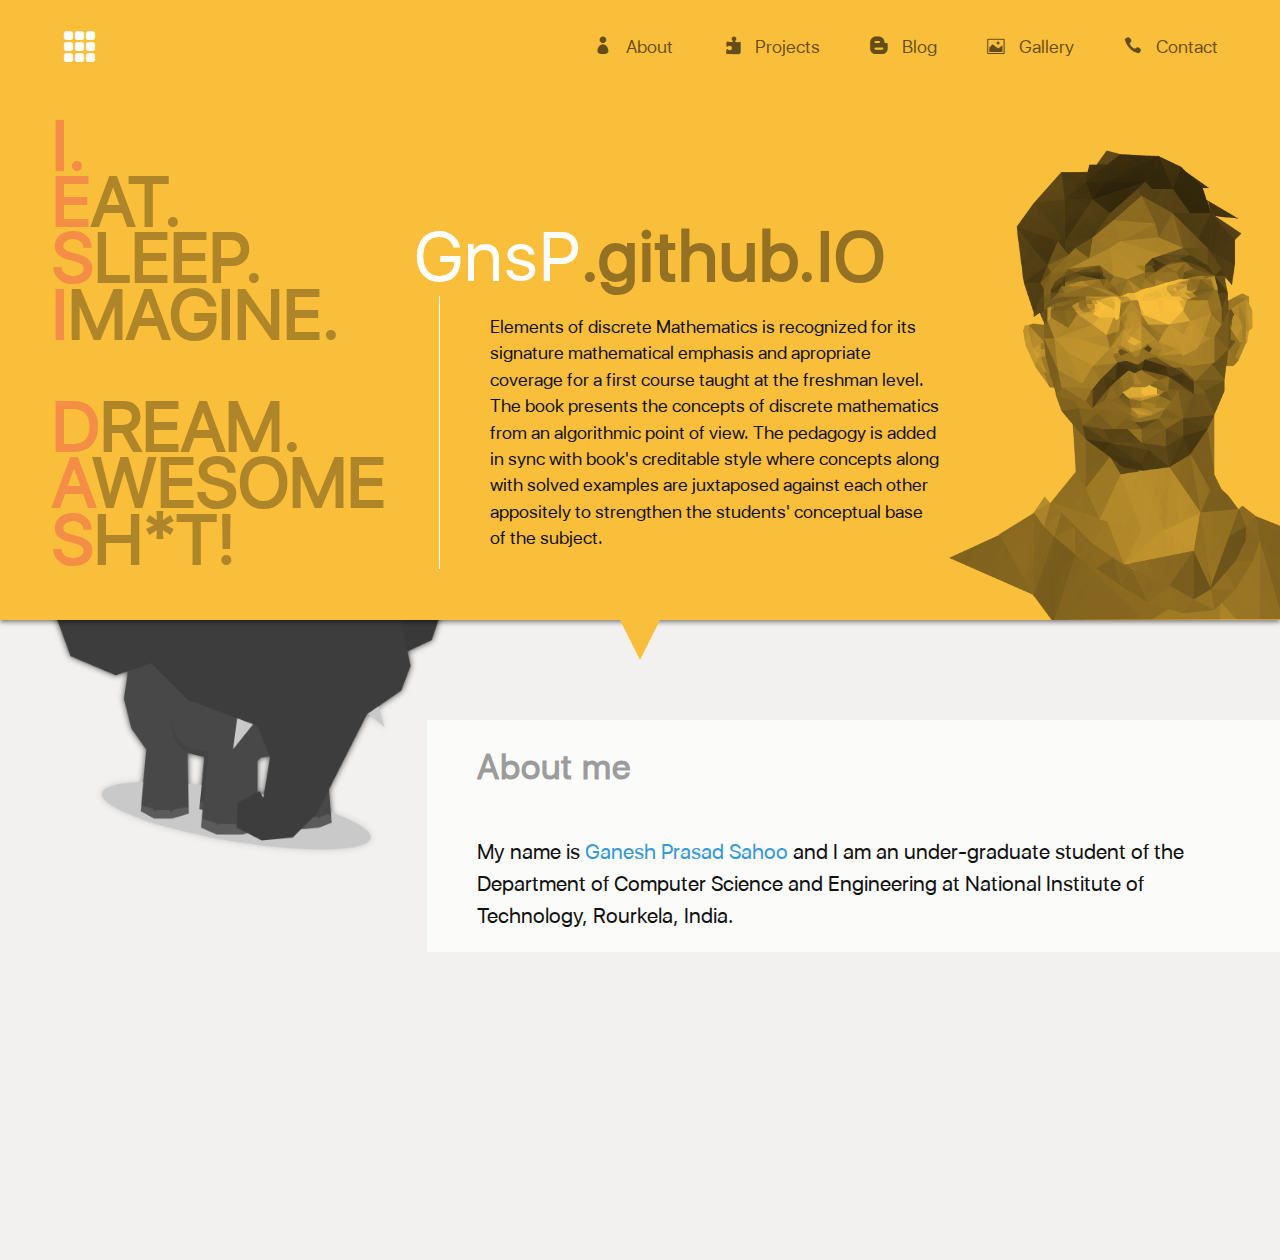
==== commit b3f02965: "redesign" ====
--- a/index.html
+++ b/index.html
@@ -1 +1,9 @@
-<!DOCTYPE html><html><head><title>Portfolio::GnsP</title><link rel="stylesheet" href="css/picnic.css"><link rel="stylesheet" href="css/grid.css"><link rel="stylesheet" href="css/font.css"><link rel="stylesheet" href="css/icons/style.css"><link rel="stylesheet" href="css/style.css"><script src="bower_components/jquery/dist/jquery.js"></script><script src="bower_components/angular-route/angular-route.js"></script><script src="bower_components/angular/angular.js"></script></head><body><div class="navbar"><div class="row lr-padded-50"><div class="col s6 valign-center ht-100"><h1 style="color:white"><i class="icon_menu"></i></h1></div><div class="col s6 valign-center flex-right ht-100"><ul class="fr"><li><a href="#!">About</a></li><li><a href="#!">Projects</a></li><li><a href="#!">Blog</a></li><li><a href="#!">Gallery</a></li><li><a href="#!">Contact</a></li></ul></div></div><div class="vertical-spanner-100"></div><div class="row ht-80 lr-padded-50 centered-div"><h1 class="huge"><b style='font-weight:100;color:white'>GnsP</b>.github.IO</h1></div><div class="row ht-50 lr-padded-50 centered-div"> <h3><b style='font-weight:300;color:white'>Minimal &nbsp; Flat &nbsp; Simple</b></h3></div></div></body></html>+<!DOCTYPE html><html><head><title>Portfolio::GnsP</title><link rel="stylesheet" href="css/picnic.css"><link rel="stylesheet" href="css/grid.css"><link rel="stylesheet" href="css/font.css"><link rel="stylesheet" href="css/icons/style.css"><link rel="stylesheet" href="css/style.css"><script src="bower_components/jquery/dist/jquery.js"></script><script src="bower_components/angular-route/angular-route.js"></script><script src="bower_components/angular/angular.js"></script></head><body><div class="navbar"><div class="row lr-padded-50"><div class="col s4 valign-center ht-100"><h1 style="color:white"><i class="icon_grid-3x3"></i></h1></div><div class="col s8 valign-center flex-right ht-100"><ul class="fr"><li><a href="#!"><i class='icon_profile'></i> About</a></li><li><a href="#!"><i class='icon_puzzle_alt'></i> Projects</a></li><li><a href="#!"><i class='social_blogger'></i> Blog</a></li><li><a href="#!"><i class='icon_image'></i> Gallery</a></li><li><a href="#!"><i class='icon_phone'></i> Contact</a></li></ul></div></div><div class="row valign-center"><div class="col s4"><ul class="tagline-design"><li>I.</li><li>EAT.</li><li>SLEEP.</li><li>IMAGINE.</li><li>&nbsp;</li><li>DREAM.</li><li>AWESOME</li><li>SH*T!</li></ul></div><div class="col s8"><div class="vertical-spanner-100"></div><div class="row ht-80 valign-center"><h1 style=";position:relative;left:-25px" class="huge"><b style='font-weight:100;color:white'>GnsP</b>.github.IO</h1></div><div class="row"><div style="border-left:1px white solid" class="col s8 lr-padded-50"><p>Elements of discrete Mathematics is recognized for its signature mathematical emphasis 
+and apropriate coverage for a first course taught at the freshman level. The book
+presents the concepts of discrete mathematics from an algorithmic point of view.
+The pedagogy is added in sync with book's creditable style where concepts along with 
+solved examples are juxtaposed against each other appositely to strengthen the students' 
+conceptual base of the subject.
+</p></div></div></div></div></div><div class="row centered-div transparent"><div class="arrow-down-div"></div></div><div id="content-div-1"><div class="vertical-spanner-100"></div><div class="row"><div class="col s4">&nbsp;</div><div class="col s8 lr-padded-50 semi-trans"><h1>About me</h1><p style="font-size:1.2em"><emph>My name is <a style='color:#3498DB'>Ganesh Prasad Sahoo</a> and I am an under-graduate student
+of the Department of Computer Science and Engineering at National Institute of Technology,
+Rourkela, India.</emph></p></div></div></div></body></html>--- a/css/style.css
+++ b/css/style.css
@@ -20,6 +20,9 @@
 .huge {
   font-size: 4em; }
 
+.row {
+  margin: 0 !important; }
+
 .fill {
   position: absolute;
   top: 0;
@@ -133,23 +136,72 @@
   display: flex;
   justify-content: flex-end; }
 
+.arrow-down-div {
+  width: 0;
+  height: 0;
+  border-left: 20px transparent solid;
+  border-right: 20px transparent solid;
+  border-top: 40px #F9BF3B solid;
+  z-index: 2; }
+
+.transparent {
+  background: transparent; }
+
+.semi-trans {
+  background: rgba(255, 255, 255, 0.7); }
+
 .navbar {
   position: relative;
   width: 100%;
-  height: 600px;
-  background-color: #F2784B; }
+  height: 620px;
+  overflow: hidden;
+  z-index: 1;
+  box-shadow: 0px 2px 5px rgba(0, 0, 0, 0.5);
+  background-color: #F9BF3B;
+  background-image: url("../images/self_low_poly_bw.png");
+  background-size: auto 500px;
+  background-position: bottom right;
+  background-repeat: no-repeat; }
   .navbar ul li {
     display: inline-block; }
     .navbar ul li a {
-      color: black;
+      color: rgba(0, 0, 0, 0.6);
       text-decoration: none;
-      margin-left: 20px;
+      margin-left: 50px;
       padding-bottom: 10px; }
+      .navbar ul li a i {
+        margin-right: 10px; }
       .navbar ul li a:hover, .navbar ul li a:focus {
-        color: #555;
+        color: rgba(0, 0, 0, 0.9);
         border-bottom: 5px white solid; }
     .navbar ul li img {
       max-height: 40px; }
+  .navbar p {
+    font-size: 1.5 em;
+    line-height: 1.25 em; }
+
+ul.tagline-design li {
+  display: block;
+  margin: 0;
+  padding: 0;
+  font-weight: 900;
+  font-size: 4em;
+  line-height: 0.8em;
+  color: rgba(0, 0, 0, 0.3); }
+  ul.tagline-design li:first-letter {
+    color: rgba(242, 120, 75, 0.7); }
+
+#content-div-1 {
+  position: relative;
+  margin-top: -40px;
+  min-height: 640px;
+  z-index: 0;
+  background-color: #F2F1EF;
+  background-image: url("../images/elephant.png");
+  background-size: auto 500px;
+  background-position: bottom left;
+  background-repeat: no-repeat;
+  background-attachment: fixed; }
 
 .brand-name {
   display: flex;
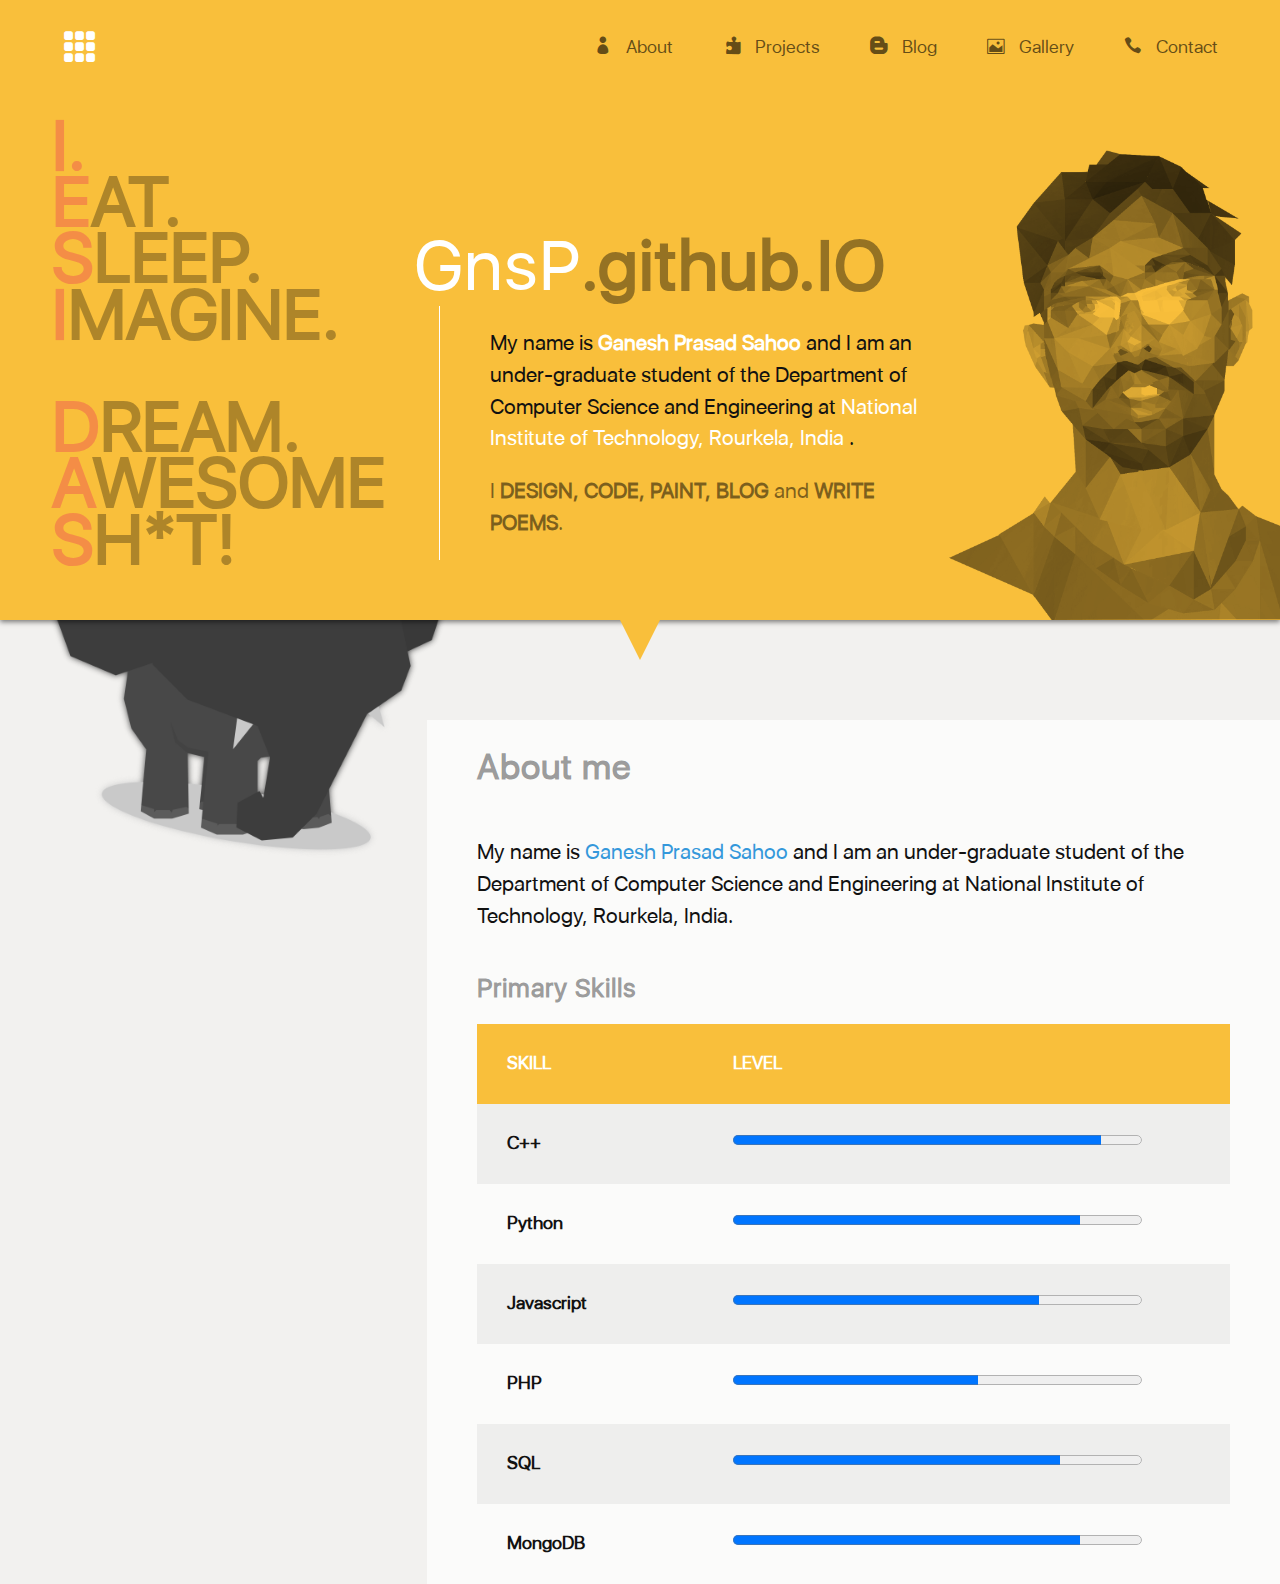
==== commit cd304954: "redesign" ====
--- a/index.html
+++ b/index.html
@@ -1,9 +1,9 @@
-<!DOCTYPE html><html><head><title>Portfolio::GnsP</title><link rel="stylesheet" href="css/picnic.css"><link rel="stylesheet" href="css/grid.css"><link rel="stylesheet" href="css/font.css"><link rel="stylesheet" href="css/icons/style.css"><link rel="stylesheet" href="css/style.css"><script src="bower_components/jquery/dist/jquery.js"></script><script src="bower_components/angular-route/angular-route.js"></script><script src="bower_components/angular/angular.js"></script></head><body><div class="navbar"><div class="row lr-padded-50"><div class="col s4 valign-center ht-100"><h1 style="color:white"><i class="icon_grid-3x3"></i></h1></div><div class="col s8 valign-center flex-right ht-100"><ul class="fr"><li><a href="#!"><i class='icon_profile'></i> About</a></li><li><a href="#!"><i class='icon_puzzle_alt'></i> Projects</a></li><li><a href="#!"><i class='social_blogger'></i> Blog</a></li><li><a href="#!"><i class='icon_image'></i> Gallery</a></li><li><a href="#!"><i class='icon_phone'></i> Contact</a></li></ul></div></div><div class="row valign-center"><div class="col s4"><ul class="tagline-design"><li>I.</li><li>EAT.</li><li>SLEEP.</li><li>IMAGINE.</li><li>&nbsp;</li><li>DREAM.</li><li>AWESOME</li><li>SH*T!</li></ul></div><div class="col s8"><div class="vertical-spanner-100"></div><div class="row ht-80 valign-center"><h1 style=";position:relative;left:-25px" class="huge"><b style='font-weight:100;color:white'>GnsP</b>.github.IO</h1></div><div class="row"><div style="border-left:1px white solid" class="col s8 lr-padded-50"><p>Elements of discrete Mathematics is recognized for its signature mathematical emphasis 
-and apropriate coverage for a first course taught at the freshman level. The book
-presents the concepts of discrete mathematics from an algorithmic point of view.
-The pedagogy is added in sync with book's creditable style where concepts along with 
-solved examples are juxtaposed against each other appositely to strengthen the students' 
-conceptual base of the subject.
+<!DOCTYPE html><html><head><title>Portfolio::GnsP</title><link rel="stylesheet" href="css/picnic.css"><link rel="stylesheet" href="css/grid.css"><link rel="stylesheet" href="css/font.css"><link rel="stylesheet" href="css/icons/style.css"><link rel="stylesheet" href="css/style.css"><script src="bower_components/jquery/dist/jquery.js"></script><script src="bower_components/angular-route/angular-route.js"></script><script src="bower_components/angular/angular.js"></script></head><body><div class="navbar"><div class="row lr-padded-50"><div class="col s4 valign-center ht-100"><h1 style="color:white"><i class="icon_grid-3x3"></i></h1></div><div class="col s8 valign-center flex-right ht-100"><ul class="fr"><li><a href="#!"><i class='icon_profile'></i> About</a></li><li><a href="#!"><i class='icon_puzzle_alt'></i> Projects</a></li><li><a href="#!"><i class='social_blogger'></i> Blog</a></li><li><a href="#!"><i class='icon_image'></i> Gallery</a></li><li><a href="#!"><i class='icon_phone'></i> Contact</a></li></ul></div></div><div class="row valign-center"><div class="col s4"><ul class="tagline-design"><li>I.</li><li>EAT.</li><li>SLEEP.</li><li>IMAGINE.</li><li>&nbsp;</li><li>DREAM.</li><li>AWESOME</li><li>SH*T!</li></ul></div><div class="col s8"><div class="vertical-spanner-100"></div><div class="row ht-80 valign-center"><h1 style=";position:relative;left:-25px" class="huge"><b style='font-weight:100;color:white'>GnsP</b>.github.IO</h1></div><div class="row"><div style="border-left:1px white solid" class="col s8 lr-padded-50"><p style="font-size:1.2em">My name is <b style='color:white'>Ganesh Prasad Sahoo</b> and I am an under-graduate student
+of the Department of Computer Science and Engineering at <a style='color:white' href='http://nitrkl.ac.in'>
+National Institute of Technology, Rourkela, India </a>.
+<br> </p><p style="font-size:1.2em; color:rgba(0,0,0,0.5)">I <b>DESIGN, CODE, PAINT, BLOG</b> and <b>WRITE POEMS</b>.
+
 </p></div></div></div></div></div><div class="row centered-div transparent"><div class="arrow-down-div"></div></div><div id="content-div-1"><div class="vertical-spanner-100"></div><div class="row"><div class="col s4">&nbsp;</div><div class="col s8 lr-padded-50 semi-trans"><h1>About me</h1><p style="font-size:1.2em"><emph>My name is <a style='color:#3498DB'>Ganesh Prasad Sahoo</a> and I am an under-graduate student
 of the Department of Computer Science and Engineering at National Institute of Technology,
-Rourkela, India.</emph></p></div></div></div></body></html>+Rourkela, India.
+</emph></p><h2>Primary Skills</h2><table><tr><th><b>SKILL</b></th><th><b>LEVEL</b></th></tr><tr><td><b>C++</b></td><td><progress value="90" max="100"></progress></td></tr><tr><td><b>Python</b></td><td><progress value="85" max="100"> </progress></td></tr><tr><td><b>Javascript</b></td><td><progress value="75" max="100"></progress></td></tr><tr><td><b>PHP</b></td><td><progress value="60" max="100"></progress></td></tr><tr><td><b>SQL</b></td><td><progress value="80" max="100"></progress></td></tr><tr><td><b>MongoDB</b></td><td><progress value="85" max="100"></progress></td></tr></table></div></div></div></body></html>--- a/css/style.css
+++ b/css/style.css
@@ -13,7 +13,7 @@
 h5 {
   line-height: 1; }
 
-h1 {
+h1, h2 {
   letter-spacing: 1px;
   color: rgba(0, 0, 0, 0.4); }
 
@@ -22,6 +22,22 @@
 
 .row {
   margin: 0 !important; }
+
+table {
+  width: 100%; }
+  table tr {
+    height: 80px;
+    border-bottom: 1px rbga(0, 0, 0, 0.8) solid !important; }
+    table tr th {
+      background: #F9BF3B !important; }
+    table tr td, table tr th {
+      padding-left: 30px; }
+      table tr td:first-child, table tr th:first-child {
+        width: 30%; }
+
+progress {
+  height: 20px;
+  width: 90%; }
 
 .fill {
   position: absolute;
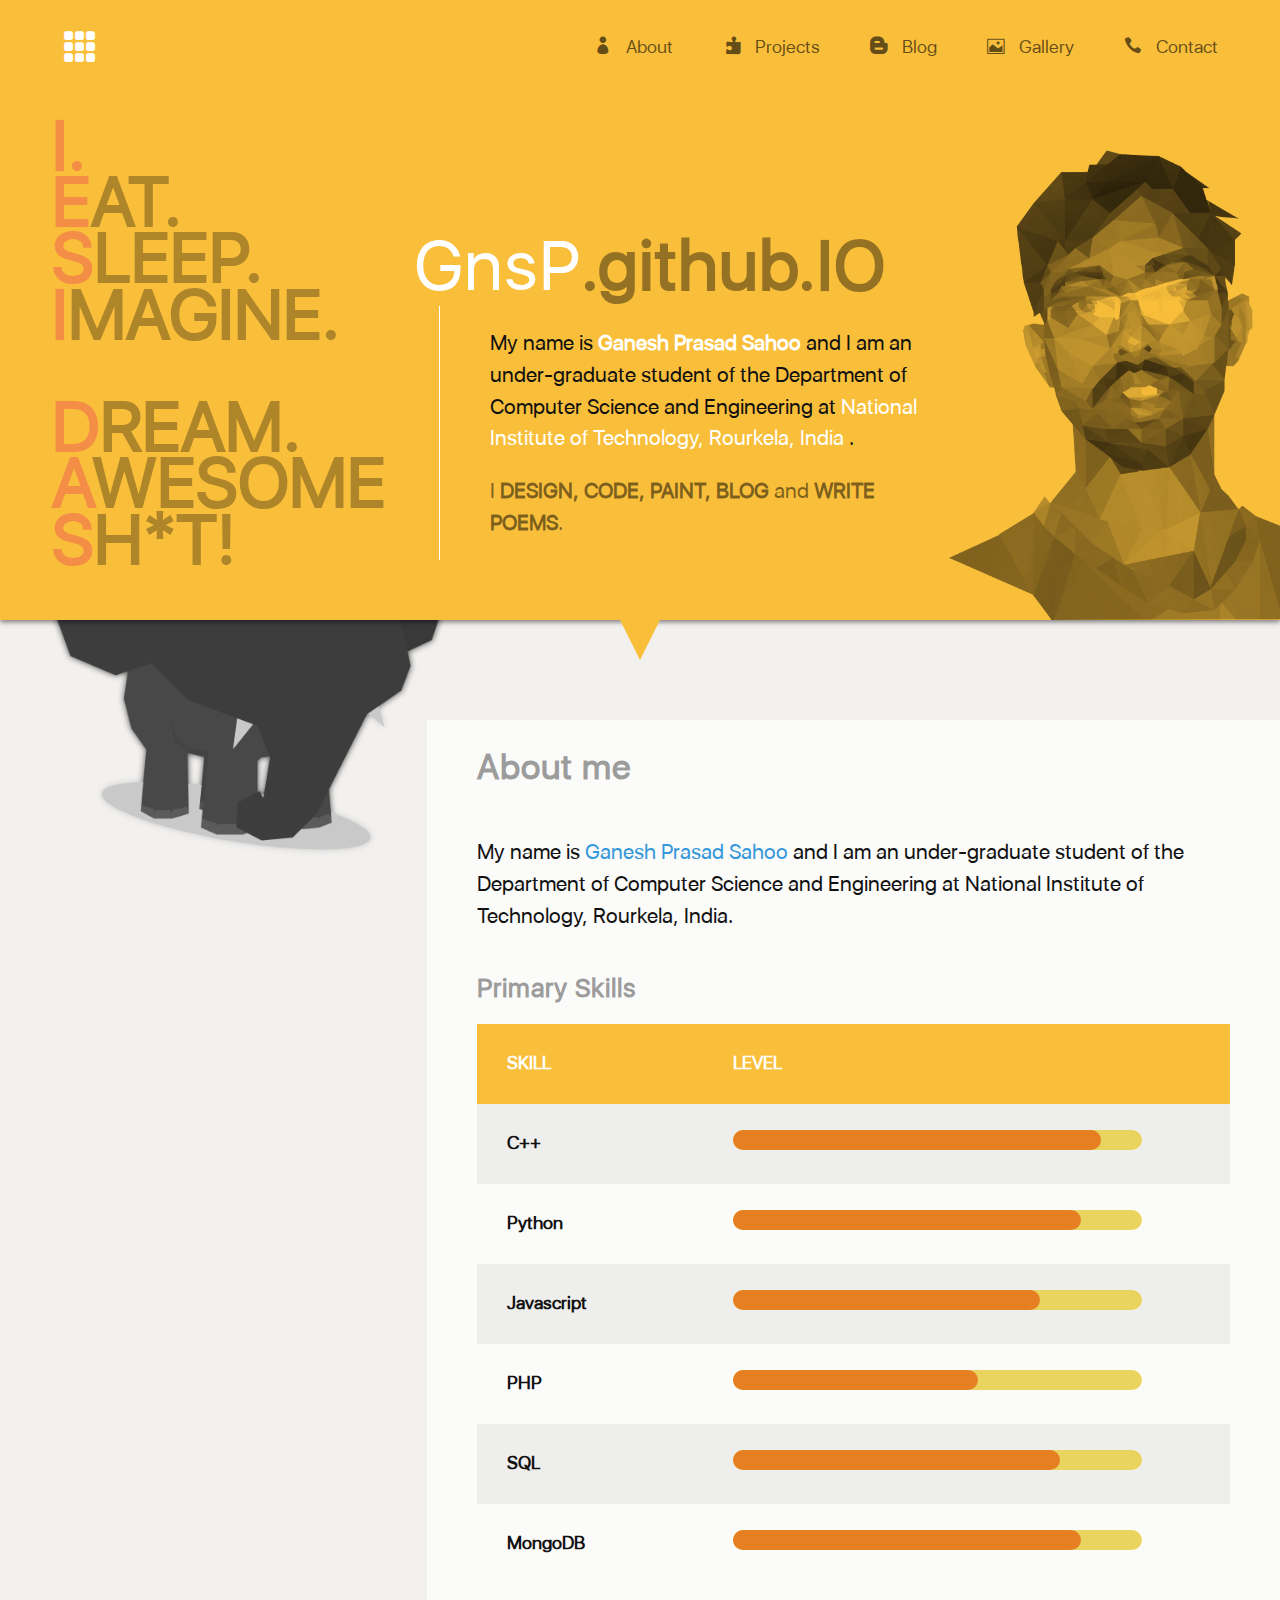
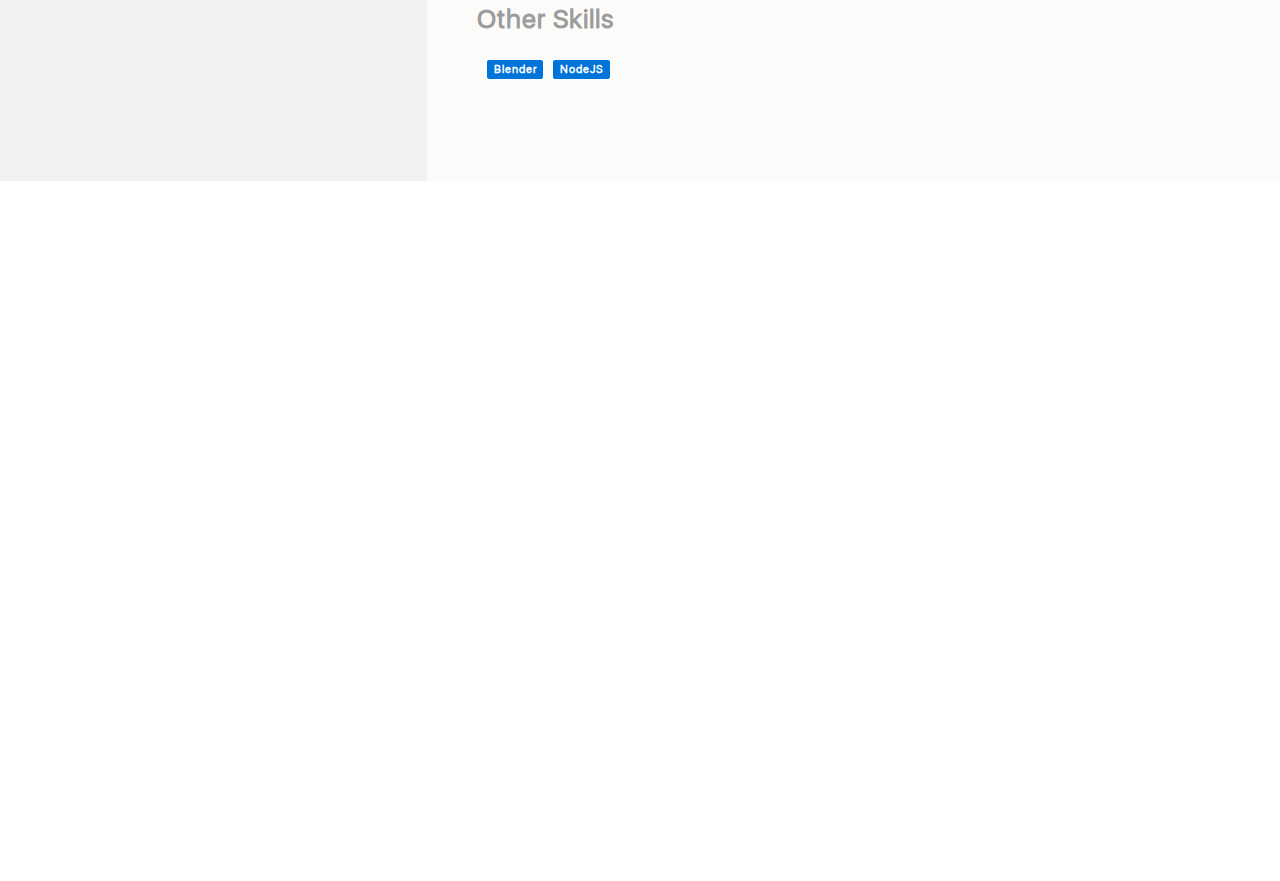
==== commit 78cc13d1: "redesign" ====
--- a/index.html
+++ b/index.html
@@ -6,4 +6,4 @@
 </p></div></div></div></div></div><div class="row centered-div transparent"><div class="arrow-down-div"></div></div><div id="content-div-1"><div class="vertical-spanner-100"></div><div class="row"><div class="col s4">&nbsp;</div><div class="col s8 lr-padded-50 semi-trans"><h1>About me</h1><p style="font-size:1.2em"><emph>My name is <a style='color:#3498DB'>Ganesh Prasad Sahoo</a> and I am an under-graduate student
 of the Department of Computer Science and Engineering at National Institute of Technology,
 Rourkela, India.
-</emph></p><h2>Primary Skills</h2><table><tr><th><b>SKILL</b></th><th><b>LEVEL</b></th></tr><tr><td><b>C++</b></td><td><progress value="90" max="100"></progress></td></tr><tr><td><b>Python</b></td><td><progress value="85" max="100"> </progress></td></tr><tr><td><b>Javascript</b></td><td><progress value="75" max="100"></progress></td></tr><tr><td><b>PHP</b></td><td><progress value="60" max="100"></progress></td></tr><tr><td><b>SQL</b></td><td><progress value="80" max="100"></progress></td></tr><tr><td><b>MongoDB</b></td><td><progress value="85" max="100"></progress></td></tr></table></div></div></div></body></html>+</emph></p><h2>Primary Skills</h2><table><tr><th><b>SKILL</b></th><th><b>LEVEL</b></th></tr><tr><td><b>C++</b></td><td><progress value="90" max="100"></progress></td></tr><tr><td><b>Python</b></td><td><progress value="85" max="100"> </progress></td></tr><tr><td><b>Javascript</b></td><td><progress value="75" max="100"></progress></td></tr><tr><td><b>PHP</b></td><td><progress value="60" max="100"></progress></td></tr><tr><td><b>SQL</b></td><td><progress value="80" max="100"></progress></td></tr><tr><td><b>MongoDB</b></td><td><progress value="85" max="100"></progress></td></tr></table><h2>Other Skills</h2><h1 class="label">Blender</h1><h1 class="label">NodeJS </h1><div class="vertical-spanner-100"></div></div></div></div><div id="content-div-2"><div class="vertical-spanner-100"></div><div class="vertical-spanner-100"></div><div class="vertical-spanner-100"></div><div class="vertical-spanner-100"></div><div class="vertical-spanner-100"></div><div class="vertical-spanner-100"></div><div class="vertical-spanner-100"></div></div></body></html>--- a/css/style.css
+++ b/css/style.css
@@ -37,7 +37,15 @@
 
 progress {
   height: 20px;
-  width: 90%; }
+  width: 90%;
+  background: #fff;
+  border-radius: 10px; }
+  progress::-webkit-progress-bar {
+    background: #E9D460;
+    border-radius: 10px; }
+  progress::-webkit-progress-value {
+    background: #E67E22;
+    border-radius: 10px; }
 
 .fill {
   position: absolute;
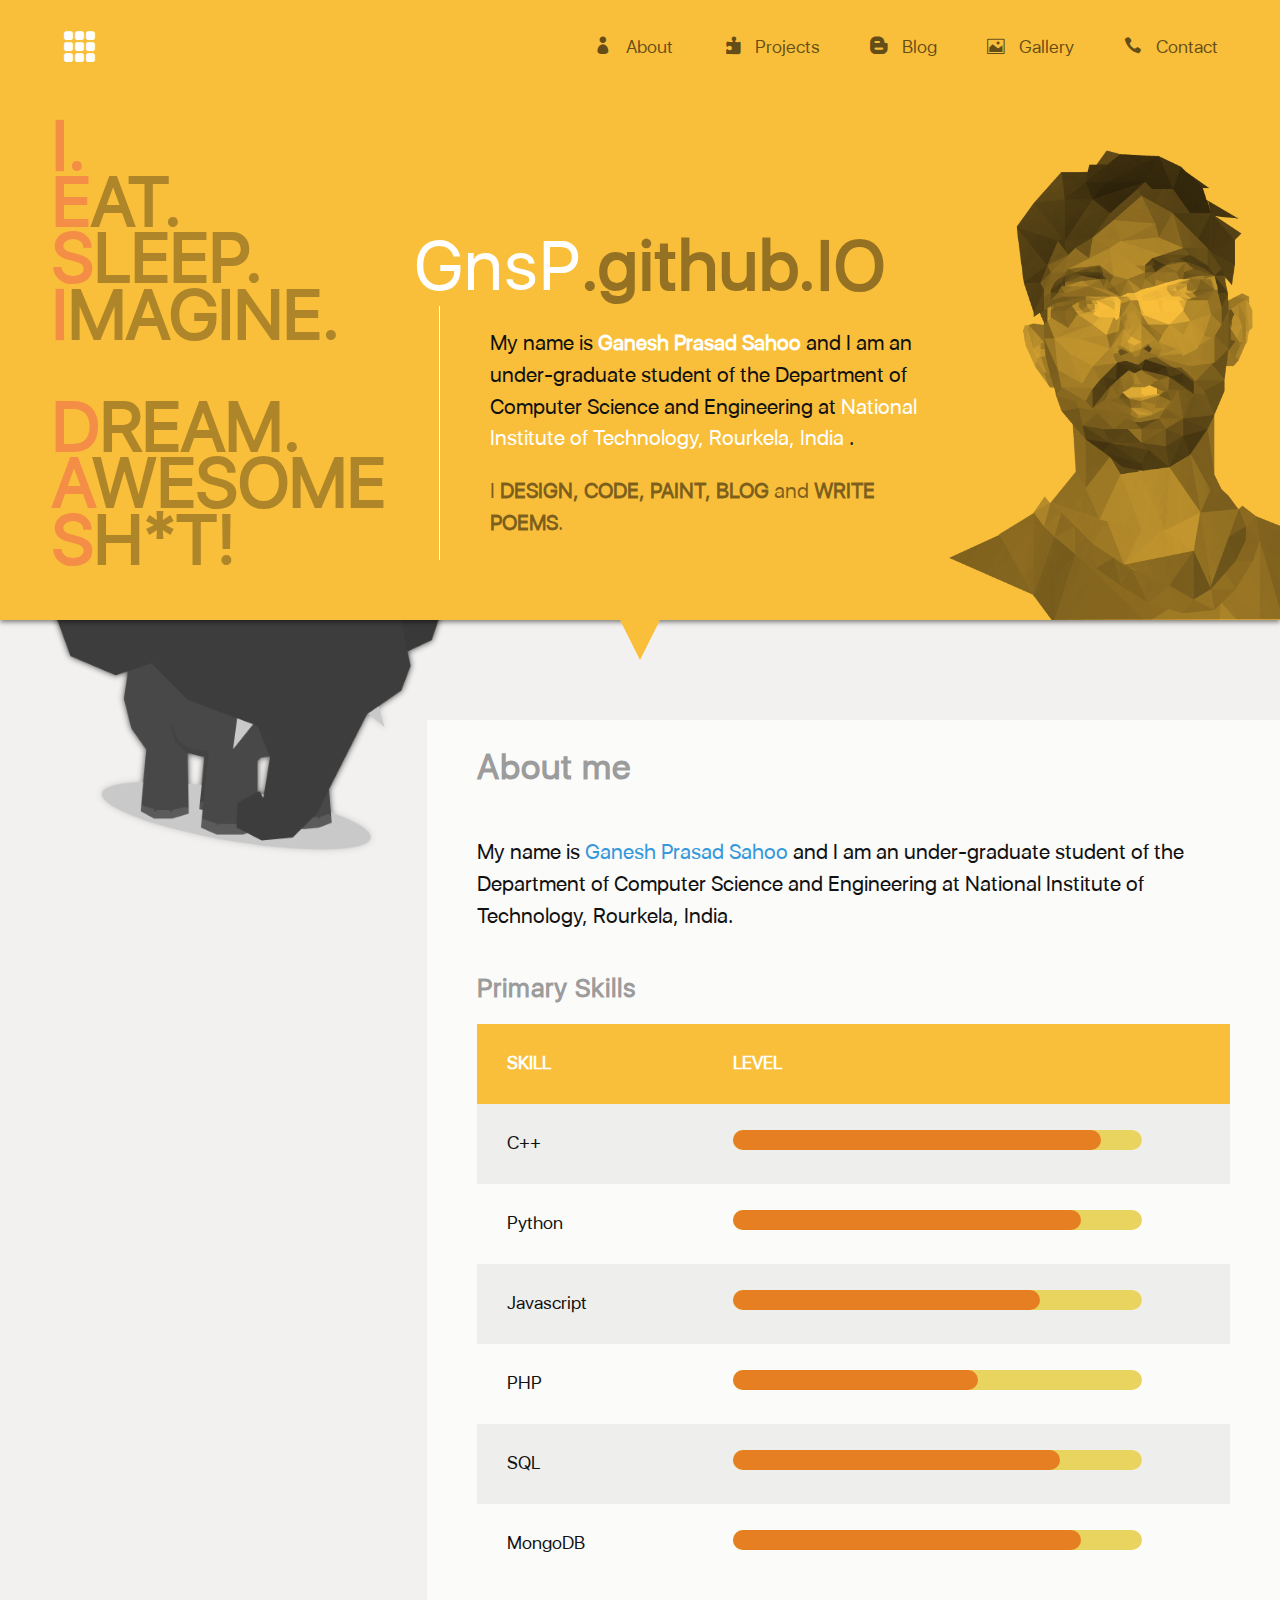
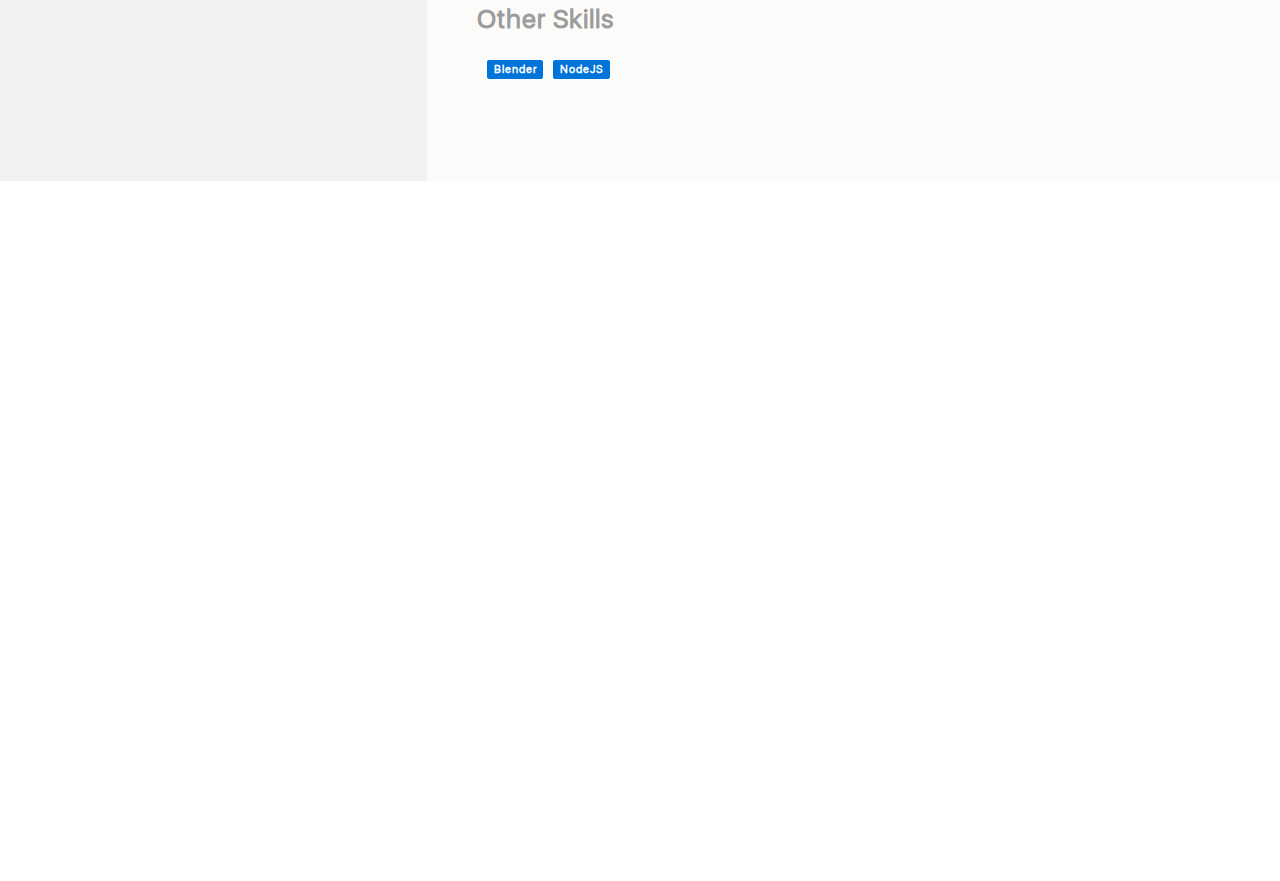
==== commit 3531091a: "redesign" ====
--- a/index.html
+++ b/index.html
@@ -6,4 +6,4 @@
 </p></div></div></div></div></div><div class="row centered-div transparent"><div class="arrow-down-div"></div></div><div id="content-div-1"><div class="vertical-spanner-100"></div><div class="row"><div class="col s4">&nbsp;</div><div class="col s8 lr-padded-50 semi-trans"><h1>About me</h1><p style="font-size:1.2em"><emph>My name is <a style='color:#3498DB'>Ganesh Prasad Sahoo</a> and I am an under-graduate student
 of the Department of Computer Science and Engineering at National Institute of Technology,
 Rourkela, India.
-</emph></p><h2>Primary Skills</h2><table><tr><th><b>SKILL</b></th><th><b>LEVEL</b></th></tr><tr><td><b>C++</b></td><td><progress value="90" max="100"></progress></td></tr><tr><td><b>Python</b></td><td><progress value="85" max="100"> </progress></td></tr><tr><td><b>Javascript</b></td><td><progress value="75" max="100"></progress></td></tr><tr><td><b>PHP</b></td><td><progress value="60" max="100"></progress></td></tr><tr><td><b>SQL</b></td><td><progress value="80" max="100"></progress></td></tr><tr><td><b>MongoDB</b></td><td><progress value="85" max="100"></progress></td></tr></table><h2>Other Skills</h2><h1 class="label">Blender</h1><h1 class="label">NodeJS </h1><div class="vertical-spanner-100"></div></div></div></div><div id="content-div-2"><div class="vertical-spanner-100"></div><div class="vertical-spanner-100"></div><div class="vertical-spanner-100"></div><div class="vertical-spanner-100"></div><div class="vertical-spanner-100"></div><div class="vertical-spanner-100"></div><div class="vertical-spanner-100"></div></div></body></html>+</emph></p><h2>Primary Skills</h2><table><tr><th><b>SKILL</b></th><th><b>LEVEL</b></th></tr><tr><td>C++</td><td><progress value="90" max="100"></progress></td></tr><tr><td>Python</td><td><progress value="85" max="100"> </progress></td></tr><tr><td>Javascript</td><td><progress value="75" max="100"></progress></td></tr><tr><td>PHP</td><td><progress value="60" max="100"></progress></td></tr><tr><td>SQL</td><td><progress value="80" max="100"></progress></td></tr><tr><td>MongoDB</td><td><progress value="85" max="100"></progress></td></tr></table><h2>Other Skills</h2><h1 class="label">Blender</h1><h1 class="label">NodeJS </h1><div class="vertical-spanner-100"></div></div></div></div><div id="content-div-2"><div class="vertical-spanner-100"></div><div class="vertical-spanner-100"></div><div class="vertical-spanner-100"></div><div class="vertical-spanner-100"></div><div class="vertical-spanner-100"></div><div class="vertical-spanner-100"></div><div class="vertical-spanner-100"></div></div></body></html>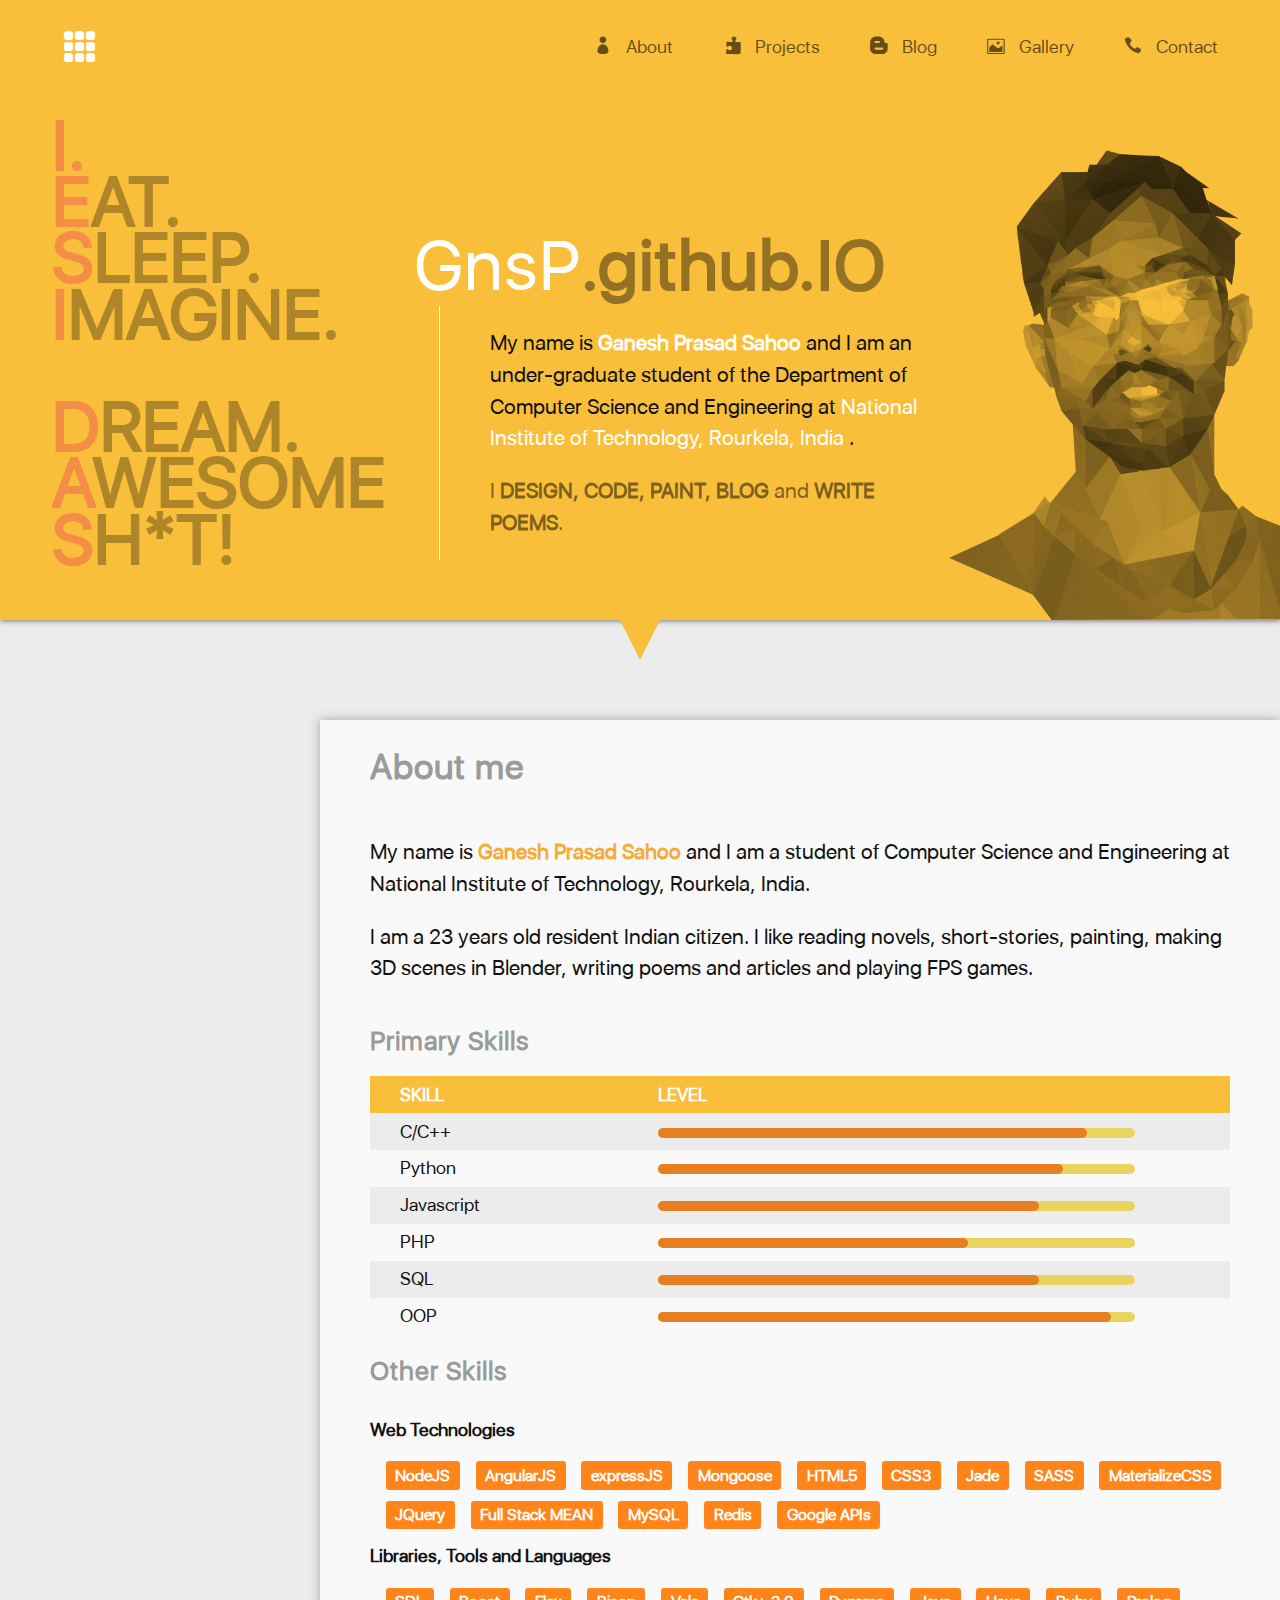
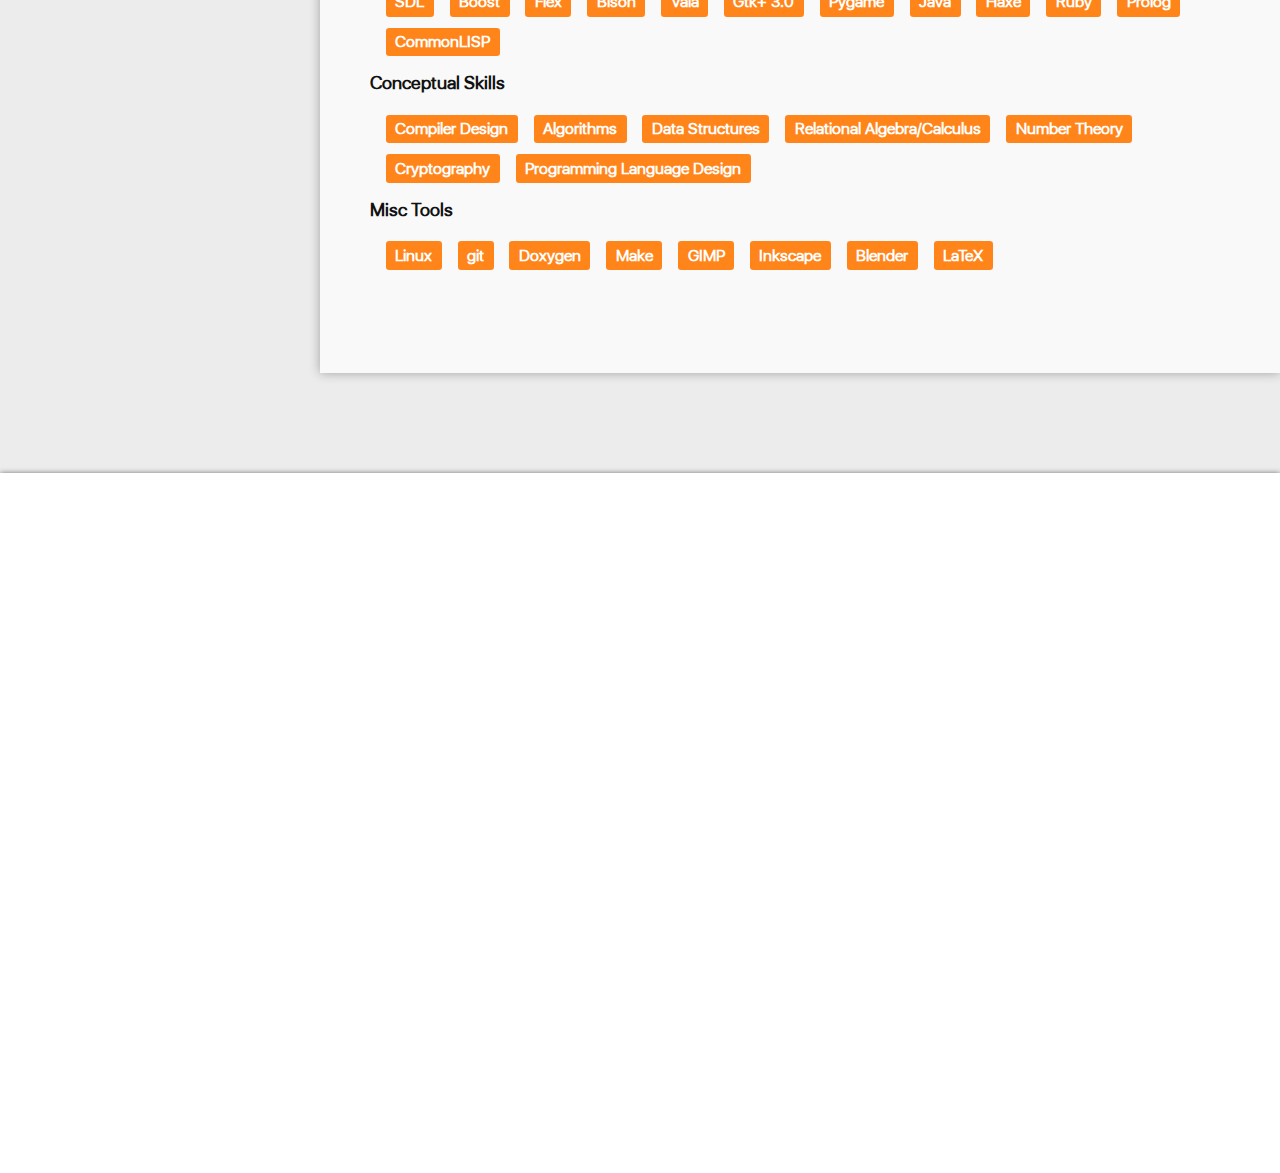
==== commit 4cd92c92: "added skills section" ====
--- a/index.html
+++ b/index.html
@@ -3,7 +3,9 @@
 National Institute of Technology, Rourkela, India </a>.
 <br> </p><p style="font-size:1.2em; color:rgba(0,0,0,0.5)">I <b>DESIGN, CODE, PAINT, BLOG</b> and <b>WRITE POEMS</b>.
 
-</p></div></div></div></div></div><div class="row centered-div transparent"><div class="arrow-down-div"></div></div><div id="content-div-1"><div class="vertical-spanner-100"></div><div class="row"><div class="col s4">&nbsp;</div><div class="col s8 lr-padded-50 semi-trans"><h1>About me</h1><p style="font-size:1.2em"><emph>My name is <a style='color:#3498DB'>Ganesh Prasad Sahoo</a> and I am an under-graduate student
-of the Department of Computer Science and Engineering at National Institute of Technology,
+</p></div></div></div></div></div><div class="row centered-div transparent"><div class="arrow-down-div"></div></div><div id="content-div-1"><div class="vertical-spanner-100"></div><div class="row"><div class="col s3 centered-div"><p>&nbsp;</p></div><div class="col s9 lr-padded-50 semi-trans shadow-heavy"><h1>About me</h1><p style="font-size:1.2em">My name is <b style='color:#F5AB35'>Ganesh Prasad Sahoo</b> and I am a student
+of Computer Science and Engineering at National Institute of Technology,
 Rourkela, India.
-</emph></p><h2>Primary Skills</h2><table><tr><th><b>SKILL</b></th><th><b>LEVEL</b></th></tr><tr><td>C++</td><td><progress value="90" max="100"></progress></td></tr><tr><td>Python</td><td><progress value="85" max="100"> </progress></td></tr><tr><td>Javascript</td><td><progress value="75" max="100"></progress></td></tr><tr><td>PHP</td><td><progress value="60" max="100"></progress></td></tr><tr><td>SQL</td><td><progress value="80" max="100"></progress></td></tr><tr><td>MongoDB</td><td><progress value="85" max="100"></progress></td></tr></table><h2>Other Skills</h2><h1 class="label">Blender</h1><h1 class="label">NodeJS </h1><div class="vertical-spanner-100"></div></div></div></div><div id="content-div-2"><div class="vertical-spanner-100"></div><div class="vertical-spanner-100"></div><div class="vertical-spanner-100"></div><div class="vertical-spanner-100"></div><div class="vertical-spanner-100"></div><div class="vertical-spanner-100"></div><div class="vertical-spanner-100"></div></div></body></html>+ </p><p style="font-size:1.2em">I am a 23 years old resident Indian citizen. I like reading novels, short-stories,
+painting, making 3D scenes in Blender, writing poems and articles and playing FPS games.  
+</p><h2>Primary Skills</h2><table><tr><th><b>SKILL</b></th><th><b>LEVEL</b></th></tr><tr><td>C/C++</td><td><progress value="90" max="100"></progress></td></tr><tr><td>Python</td><td><progress value="85" max="100"> </progress></td></tr><tr><td>Javascript</td><td><progress value="80" max="100"></progress></td></tr><tr><td>PHP</td><td><progress value="65" max="100"></progress></td></tr><tr><td>SQL</td><td><progress value="80" max="100"></progress></td></tr><tr><td>OOP </td><td><progress value="95" max="100"></progress></td></tr></table><h2>Other Skills</h2><h4>Web Technologies</h4><b class="big"><div class="label warning inline">NodeJS</div></b><b class="big"><div class="label warning inline">AngularJS</div></b><b class="big"><div class="label warning inline">expressJS</div></b><b class="big"><div class="label warning inline">Mongoose</div></b><b class="big"><div class="label warning inline">HTML5</div></b><b class="big"><div class="label warning inline">CSS3</div></b><b class="big"><div class="label warning inline">Jade</div></b><b class="big"><div class="label warning inline">SASS</div></b><b class="big"><div class="label warning inline">MaterializeCSS</div></b><b class="big"><div class="label warning inline">JQuery</div></b><b class="big"><div class="label warning inline">Full Stack MEAN</div></b><b class="big"><div class="label warning inline">MySQL</div></b><b class="big"><div class="label warning inline">Redis</div></b><b class="big"><div class="label warning inline">Google APIs</div></b><h4>Libraries, Tools and Languages</h4><b class="big"><div class="label warning inline">SDL</div></b><b class="big"><div class="label warning inline">Boost</div></b><b class="big"><div class="label warning inline">Flex</div></b><b class="big"><div class="label warning inline">Bison</div></b><b class="big"><div class="label warning inline">Vala</div></b><b class="big"><div class="label warning inline">Gtk+ 3.0</div></b><b class="big"><div class="label warning inline">Pygame</div></b><b class="big"><div class="label warning inline">Java</div></b><b class="big"><div class="label warning inline">Haxe</div></b><b class="big"><div class="label warning inline">Ruby</div></b><b class="big"><div class="label warning inline">Prolog</div></b><b class="big"><div class="label warning inline">CommonLISP</div></b><h4>Conceptual Skills</h4><b class="big"><div class="label warning inline">Compiler Design</div></b><b class="big"><div class="label warning inline">Algorithms</div></b><b class="big"><div class="label warning inline">Data Structures</div></b><b class="big"><div class="label warning inline">Relational Algebra/Calculus</div></b><b class="big"><div class="label warning inline">Number Theory</div></b><b class="big"><div class="label warning inline">Cryptography</div></b><b class="big"><div class="label warning inline">Programming Language Design</div></b><h4>Misc Tools</h4><b class="big"><div class="label warning inline">Linux</div></b><b class="big"><div class="label warning inline">git</div></b><b class="big"><div class="label warning inline">Doxygen</div></b><b class="big"><div class="label warning inline">Make</div></b><b class="big"><div class="label warning inline">GIMP</div></b><b class="big"><div class="label warning inline">Inkscape</div></b><b class="big"><div class="label warning inline">Blender</div></b><b class="big"><div class="label warning inline">LaTeX</div></b><div class="vertical-spanner-100"></div></div></div><div class="vertical-spanner-100"></div></div><div id="content-div-2" class="shadow-heavy"><div class="vertical-spanner-100"></div><div class="vertical-spanner-100"></div><div class="vertical-spanner-100"></div><div class="vertical-spanner-100"></div><div class="vertical-spanner-100"></div><div class="vertical-spanner-100"></div><div class="vertical-spanner-100"></div></div></body></html>--- a/css/style.css
+++ b/css/style.css
@@ -20,13 +20,16 @@
 .huge {
   font-size: 4em; }
 
+.big {
+  font-size: 1.5em; }
+
 .row {
   margin: 0 !important; }
 
 table {
   width: 100%; }
   table tr {
-    height: 80px;
+    height: 30px;
     border-bottom: 1px rbga(0, 0, 0, 0.8) solid !important; }
     table tr th {
       background: #F9BF3B !important; }
@@ -36,7 +39,7 @@
         width: 30%; }
 
 progress {
-  height: 20px;
+  height: 10px;
   width: 90%;
   background: #fff;
   border-radius: 10px; }
@@ -47,6 +50,9 @@
     background: #E67E22;
     border-radius: 10px; }
 
+.inline {
+  display: inline-block !important; }
+
 .fill {
   position: absolute;
   top: 0;
@@ -92,7 +98,7 @@
   border: 1px red solid; }
 
 .shadow-heavy {
-  box-shadow: 0px 0px 10px #000; }
+  box-shadow: 0px 0px 5px rgba(0, 0, 0, 0.5); }
 
 .large-paragraph {
   line-height: 1.7; }
@@ -180,7 +186,7 @@
   height: 620px;
   overflow: hidden;
   z-index: 1;
-  box-shadow: 0px 2px 5px rgba(0, 0, 0, 0.5);
+  box-shadow: 0px 1px 5px rgba(0, 0, 0, 0.5);
   background-color: #F9BF3B;
   background-image: url("../images/self_low_poly_bw.png");
   background-size: auto 500px;
@@ -220,12 +226,17 @@
   margin-top: -40px;
   min-height: 640px;
   z-index: 0;
-  background-color: #F2F1EF;
+  background-color: #ECECEC;
   background-image: url("../images/elephant.png");
-  background-size: auto 500px;
-  background-position: bottom left;
+  background-size: auto 300px;
+  background-position: center left;
   background-repeat: no-repeat;
   background-attachment: fixed; }
+
+#content-div-2 {
+  position: relative;
+  z-index: 1;
+  box-shadow: 0px 0px 5px rgba(0, 0, 0, 0.5); }
 
 .brand-name {
   display: flex;
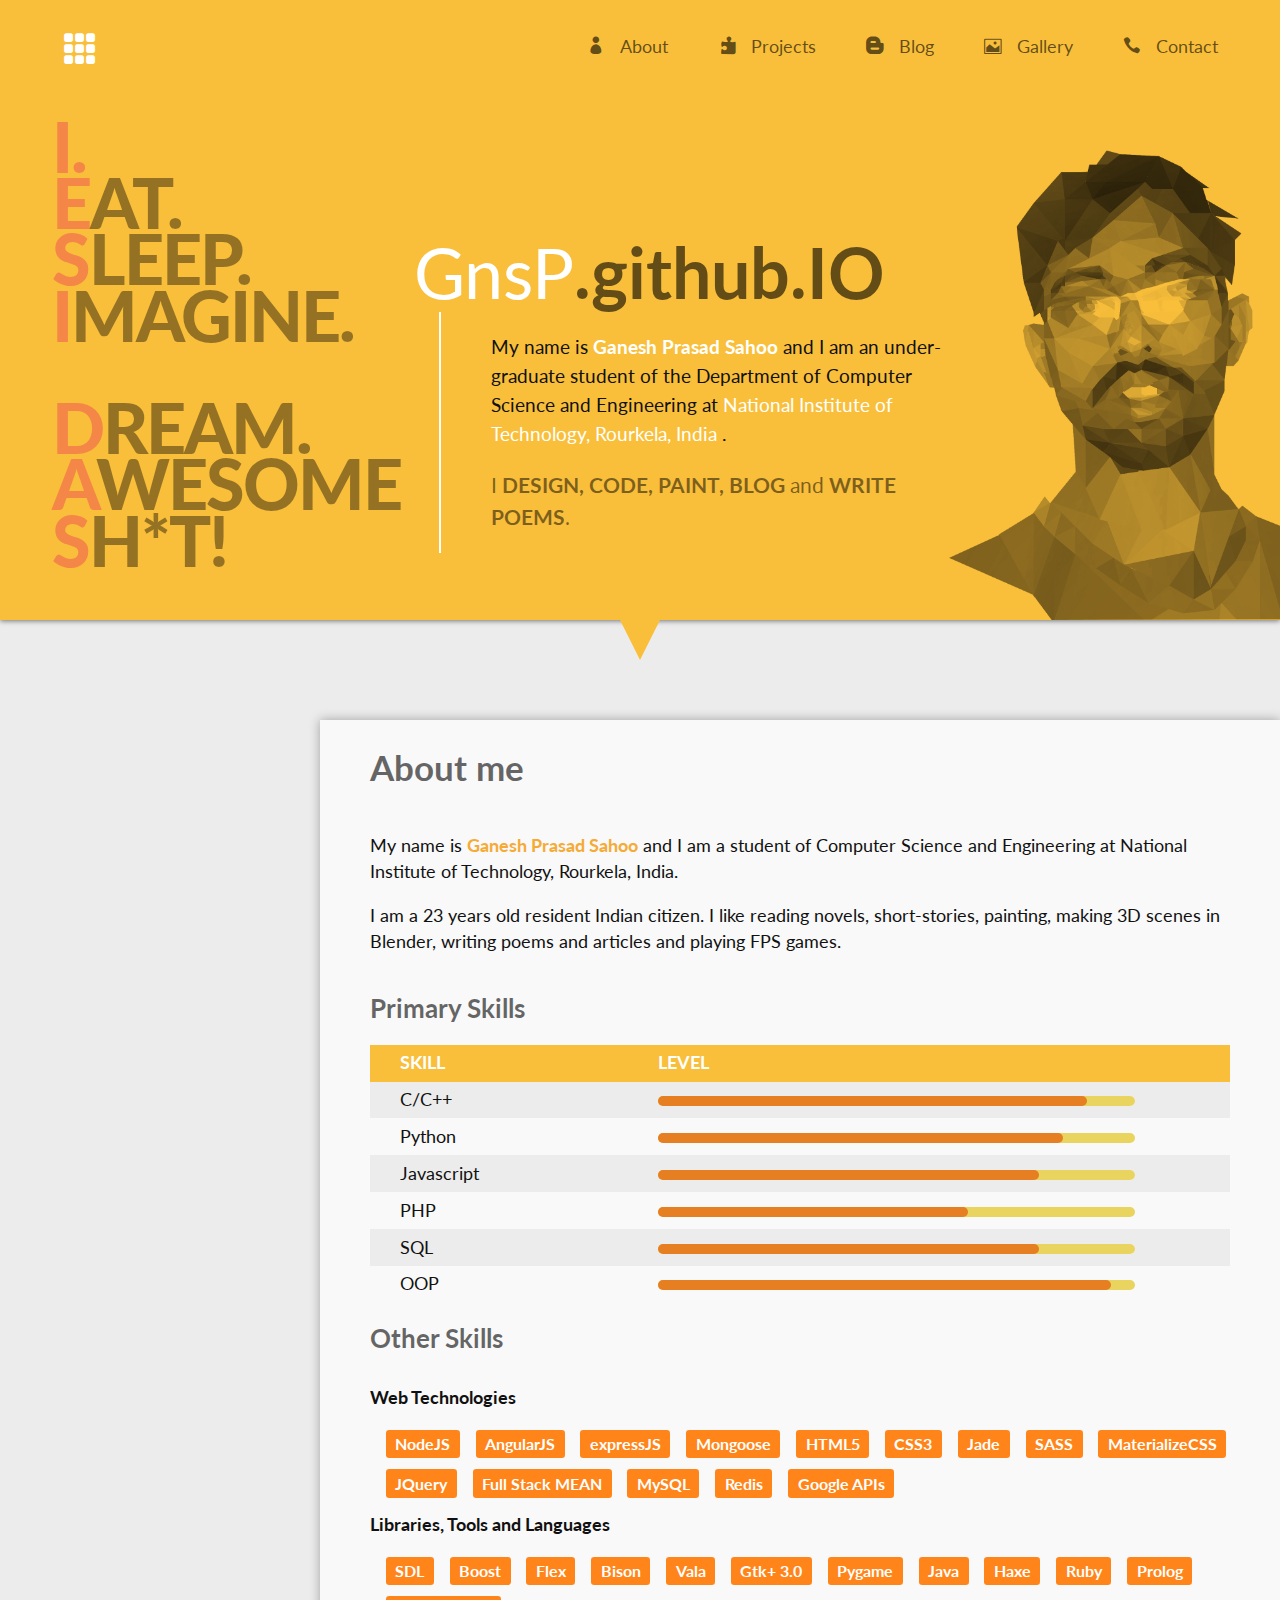
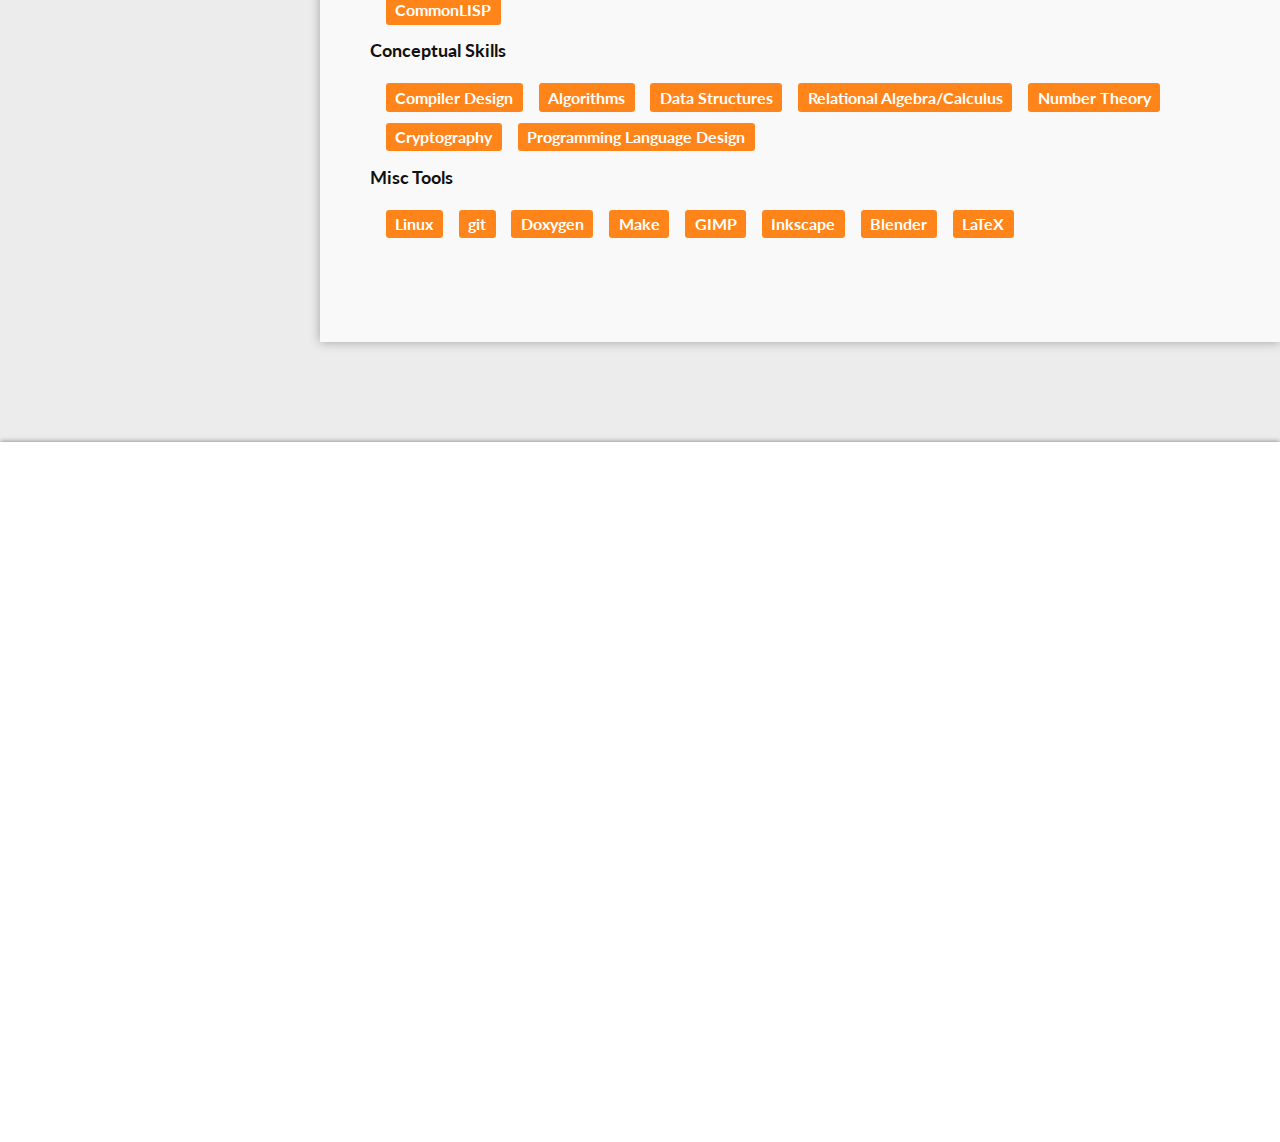
==== commit 2fc107d3: "change in font to Lato" ====
--- a/index.html
+++ b/index.html
@@ -1,11 +1,11 @@
-<!DOCTYPE html><html><head><title>Portfolio::GnsP</title><link rel="stylesheet" href="css/picnic.css"><link rel="stylesheet" href="css/grid.css"><link rel="stylesheet" href="css/font.css"><link rel="stylesheet" href="css/icons/style.css"><link rel="stylesheet" href="css/style.css"><script src="bower_components/jquery/dist/jquery.js"></script><script src="bower_components/angular-route/angular-route.js"></script><script src="bower_components/angular/angular.js"></script></head><body><div class="navbar"><div class="row lr-padded-50"><div class="col s4 valign-center ht-100"><h1 style="color:white"><i class="icon_grid-3x3"></i></h1></div><div class="col s8 valign-center flex-right ht-100"><ul class="fr"><li><a href="#!"><i class='icon_profile'></i> About</a></li><li><a href="#!"><i class='icon_puzzle_alt'></i> Projects</a></li><li><a href="#!"><i class='social_blogger'></i> Blog</a></li><li><a href="#!"><i class='icon_image'></i> Gallery</a></li><li><a href="#!"><i class='icon_phone'></i> Contact</a></li></ul></div></div><div class="row valign-center"><div class="col s4"><ul class="tagline-design"><li>I.</li><li>EAT.</li><li>SLEEP.</li><li>IMAGINE.</li><li>&nbsp;</li><li>DREAM.</li><li>AWESOME</li><li>SH*T!</li></ul></div><div class="col s8"><div class="vertical-spanner-100"></div><div class="row ht-80 valign-center"><h1 style=";position:relative;left:-25px" class="huge"><b style='font-weight:100;color:white'>GnsP</b>.github.IO</h1></div><div class="row"><div style="border-left:1px white solid" class="col s8 lr-padded-50"><p style="font-size:1.2em">My name is <b style='color:white'>Ganesh Prasad Sahoo</b> and I am an under-graduate student
+<!DOCTYPE html><html><head><title>Portfolio::GnsP</title><link rel="stylesheet" href="css/picnic.css"><link rel="stylesheet" href="css/grid.css"><!--link(rel='stylesheet', href='css/font.css')--><link href="https://fonts.googleapis.com/css?family=Lato:400,700,300,900" rel="stylesheet" type="text/css"><link rel="stylesheet" href="css/icons/style.css"><link rel="stylesheet" href="css/style.css"><script src="bower_components/jquery/dist/jquery.js"></script><script src="bower_components/angular-route/angular-route.js"></script><script src="bower_components/angular/angular.js"></script></head><body><div class="navbar"><div class="row lr-padded-50"><div class="col s4 valign-center ht-100"><h1 style="color:white"><i class="icon_grid-3x3"></i></h1></div><div class="col s8 valign-center flex-right ht-100"><ul class="fr"><li><a href="#!"><i class='icon_profile'></i> About</a></li><li><a href="#!"><i class='icon_puzzle_alt'></i> Projects</a></li><li><a href="#!"><i class='social_blogger'></i> Blog</a></li><li><a href="#!"><i class='icon_image'></i> Gallery</a></li><li><a href="#!"><i class='icon_phone'></i> Contact</a></li></ul></div></div><div class="row valign-center"><div class="col s4"><ul class="tagline-design"><li>I.</li><li>EAT.</li><li>SLEEP.</li><li>IMAGINE.</li><li>&nbsp;</li><li>DREAM.</li><li>AWESOME</li><li>SH*T!</li></ul></div><div class="col s8"><div class="vertical-spanner-100"></div><div class="row ht-80 valign-center"><h1 style=";position:relative;left:-25px" class="huge"><b style='font-weight:400;color:white'>GnsP</b>.github.IO</h1></div><div class="row"><div style="border-left:2px white solid" class="col s8 lr-padded-50"><p style="font-size:1.1em">My name is <b style='color:white'>Ganesh Prasad Sahoo</b> and I am an under-graduate student
 of the Department of Computer Science and Engineering at <a style='color:white' href='http://nitrkl.ac.in'>
 National Institute of Technology, Rourkela, India </a>.
 <br> </p><p style="font-size:1.2em; color:rgba(0,0,0,0.5)">I <b>DESIGN, CODE, PAINT, BLOG</b> and <b>WRITE POEMS</b>.
 
-</p></div></div></div></div></div><div class="row centered-div transparent"><div class="arrow-down-div"></div></div><div id="content-div-1"><div class="vertical-spanner-100"></div><div class="row"><div class="col s3 centered-div"><p>&nbsp;</p></div><div class="col s9 lr-padded-50 semi-trans shadow-heavy"><h1>About me</h1><p style="font-size:1.2em">My name is <b style='color:#F5AB35'>Ganesh Prasad Sahoo</b> and I am a student
+</p></div></div></div></div></div><div class="row centered-div transparent"><div class="arrow-down-div"></div></div><div id="content-div-1"><div class="vertical-spanner-100"></div><div class="row"><div class="col s3 centered-div"><p>&nbsp;</p></div><div class="col s9 lr-padded-50 semi-trans shadow-heavy"><h1>About me</h1><p>My name is <b style='color:#F5AB35'>Ganesh Prasad Sahoo</b> and I am a student
 of Computer Science and Engineering at National Institute of Technology,
 Rourkela, India.
- </p><p style="font-size:1.2em">I am a 23 years old resident Indian citizen. I like reading novels, short-stories,
+ </p><p>I am a 23 years old resident Indian citizen. I like reading novels, short-stories,
 painting, making 3D scenes in Blender, writing poems and articles and playing FPS games.  
 </p><h2>Primary Skills</h2><table><tr><th><b>SKILL</b></th><th><b>LEVEL</b></th></tr><tr><td>C/C++</td><td><progress value="90" max="100"></progress></td></tr><tr><td>Python</td><td><progress value="85" max="100"> </progress></td></tr><tr><td>Javascript</td><td><progress value="80" max="100"></progress></td></tr><tr><td>PHP</td><td><progress value="65" max="100"></progress></td></tr><tr><td>SQL</td><td><progress value="80" max="100"></progress></td></tr><tr><td>OOP </td><td><progress value="95" max="100"></progress></td></tr></table><h2>Other Skills</h2><h4>Web Technologies</h4><b class="big"><div class="label warning inline">NodeJS</div></b><b class="big"><div class="label warning inline">AngularJS</div></b><b class="big"><div class="label warning inline">expressJS</div></b><b class="big"><div class="label warning inline">Mongoose</div></b><b class="big"><div class="label warning inline">HTML5</div></b><b class="big"><div class="label warning inline">CSS3</div></b><b class="big"><div class="label warning inline">Jade</div></b><b class="big"><div class="label warning inline">SASS</div></b><b class="big"><div class="label warning inline">MaterializeCSS</div></b><b class="big"><div class="label warning inline">JQuery</div></b><b class="big"><div class="label warning inline">Full Stack MEAN</div></b><b class="big"><div class="label warning inline">MySQL</div></b><b class="big"><div class="label warning inline">Redis</div></b><b class="big"><div class="label warning inline">Google APIs</div></b><h4>Libraries, Tools and Languages</h4><b class="big"><div class="label warning inline">SDL</div></b><b class="big"><div class="label warning inline">Boost</div></b><b class="big"><div class="label warning inline">Flex</div></b><b class="big"><div class="label warning inline">Bison</div></b><b class="big"><div class="label warning inline">Vala</div></b><b class="big"><div class="label warning inline">Gtk+ 3.0</div></b><b class="big"><div class="label warning inline">Pygame</div></b><b class="big"><div class="label warning inline">Java</div></b><b class="big"><div class="label warning inline">Haxe</div></b><b class="big"><div class="label warning inline">Ruby</div></b><b class="big"><div class="label warning inline">Prolog</div></b><b class="big"><div class="label warning inline">CommonLISP</div></b><h4>Conceptual Skills</h4><b class="big"><div class="label warning inline">Compiler Design</div></b><b class="big"><div class="label warning inline">Algorithms</div></b><b class="big"><div class="label warning inline">Data Structures</div></b><b class="big"><div class="label warning inline">Relational Algebra/Calculus</div></b><b class="big"><div class="label warning inline">Number Theory</div></b><b class="big"><div class="label warning inline">Cryptography</div></b><b class="big"><div class="label warning inline">Programming Language Design</div></b><h4>Misc Tools</h4><b class="big"><div class="label warning inline">Linux</div></b><b class="big"><div class="label warning inline">git</div></b><b class="big"><div class="label warning inline">Doxygen</div></b><b class="big"><div class="label warning inline">Make</div></b><b class="big"><div class="label warning inline">GIMP</div></b><b class="big"><div class="label warning inline">Inkscape</div></b><b class="big"><div class="label warning inline">Blender</div></b><b class="big"><div class="label warning inline">LaTeX</div></b><div class="vertical-spanner-100"></div></div></div><div class="vertical-spanner-100"></div></div><div id="content-div-2" class="shadow-heavy"><div class="vertical-spanner-100"></div><div class="vertical-spanner-100"></div><div class="vertical-spanner-100"></div><div class="vertical-spanner-100"></div><div class="vertical-spanner-100"></div><div class="vertical-spanner-100"></div><div class="vertical-spanner-100"></div></div></body></html>--- a/css/style.css
+++ b/css/style.css
@@ -4,7 +4,7 @@
   min-width: 1200px;
   padding: 0;
   margin: 0;
-  font-family: "SFNS", sans-serif; }
+  font-family: "Lato", sans-serif; }
 
 hr {
   border-top: 1px black solid;
@@ -14,8 +14,7 @@
   line-height: 1; }
 
 h1, h2 {
-  letter-spacing: 1px;
-  color: rgba(0, 0, 0, 0.4); }
+  color: rgba(0, 0, 0, 0.6); }
 
 .huge {
   font-size: 4em; }
@@ -215,11 +214,12 @@
   margin: 0;
   padding: 0;
   font-weight: 900;
+  letter-spacing: -2px;
   font-size: 4em;
   line-height: 0.8em;
-  color: rgba(0, 0, 0, 0.3); }
+  color: rgba(0, 0, 0, 0.4); }
   ul.tagline-design li:first-letter {
-    color: rgba(242, 120, 75, 0.7); }
+    color: rgba(242, 120, 75, 0.8); }
 
 #content-div-1 {
   position: relative;
